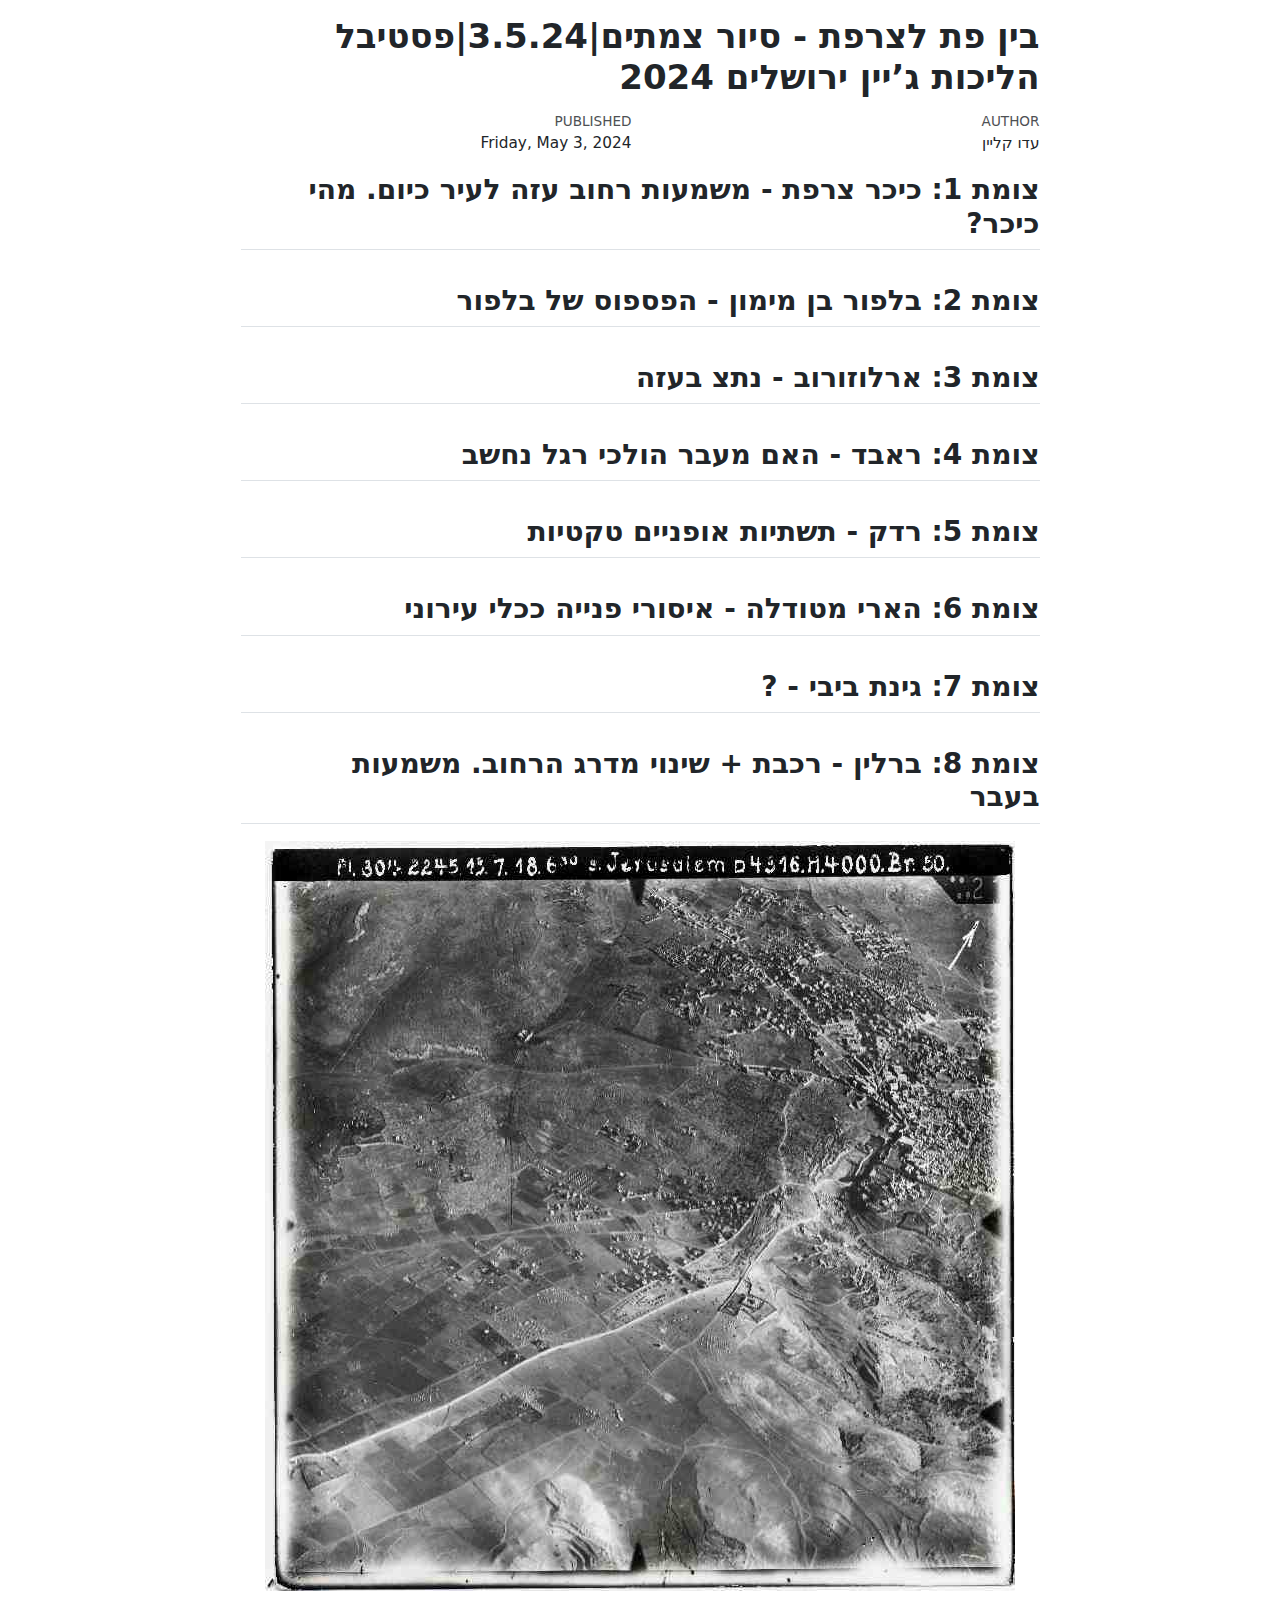
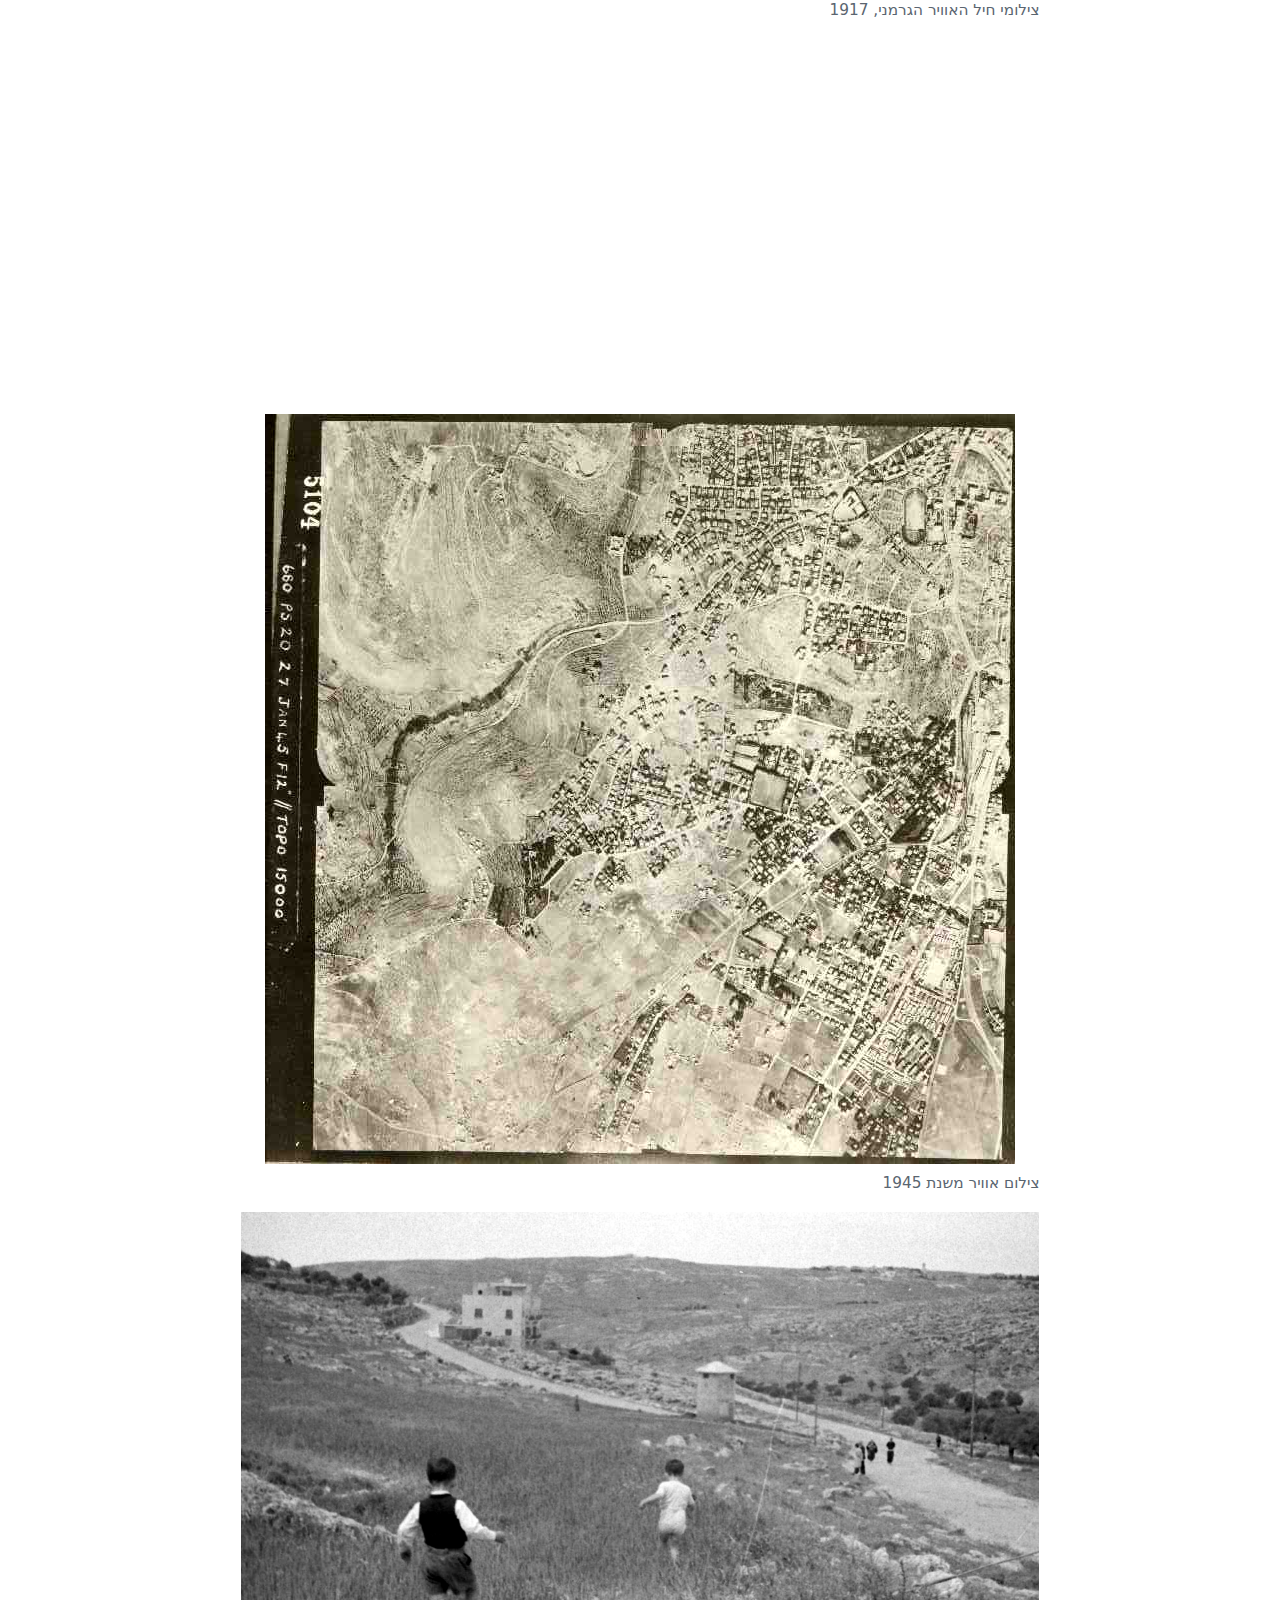
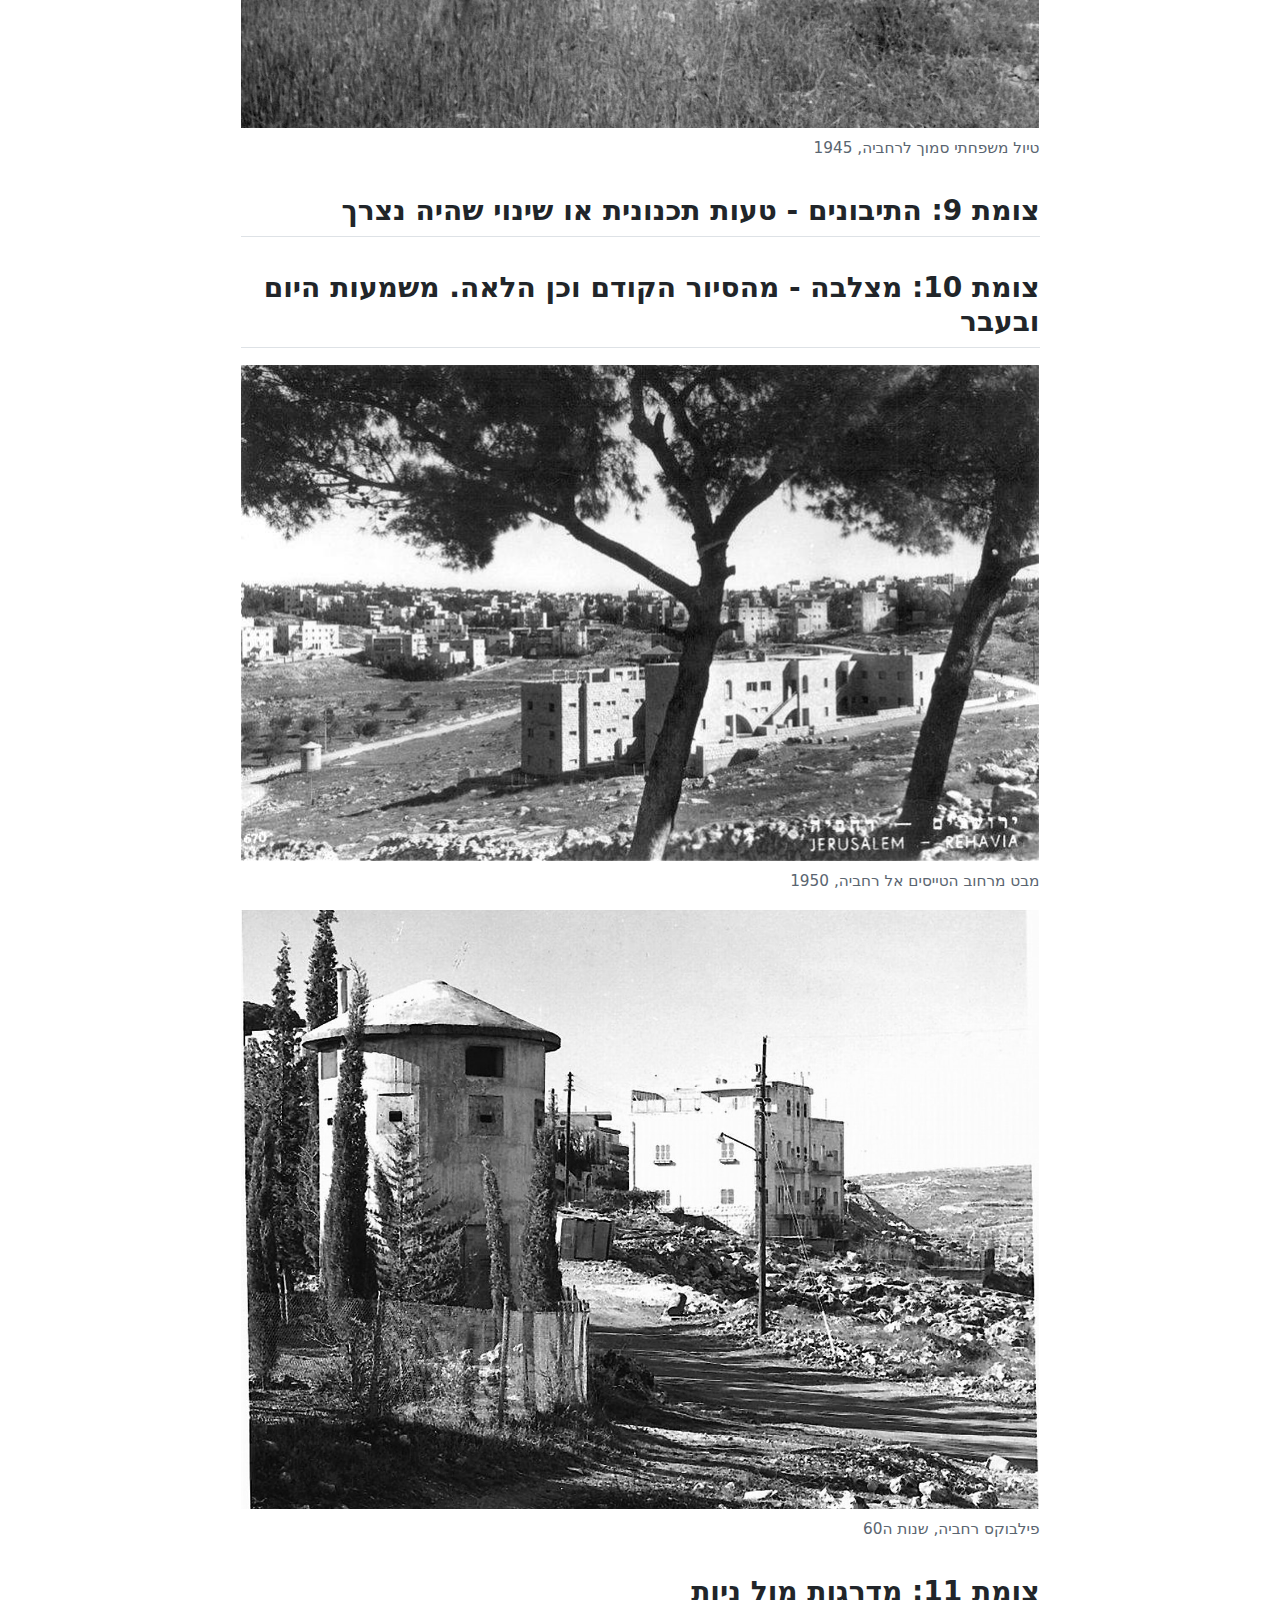
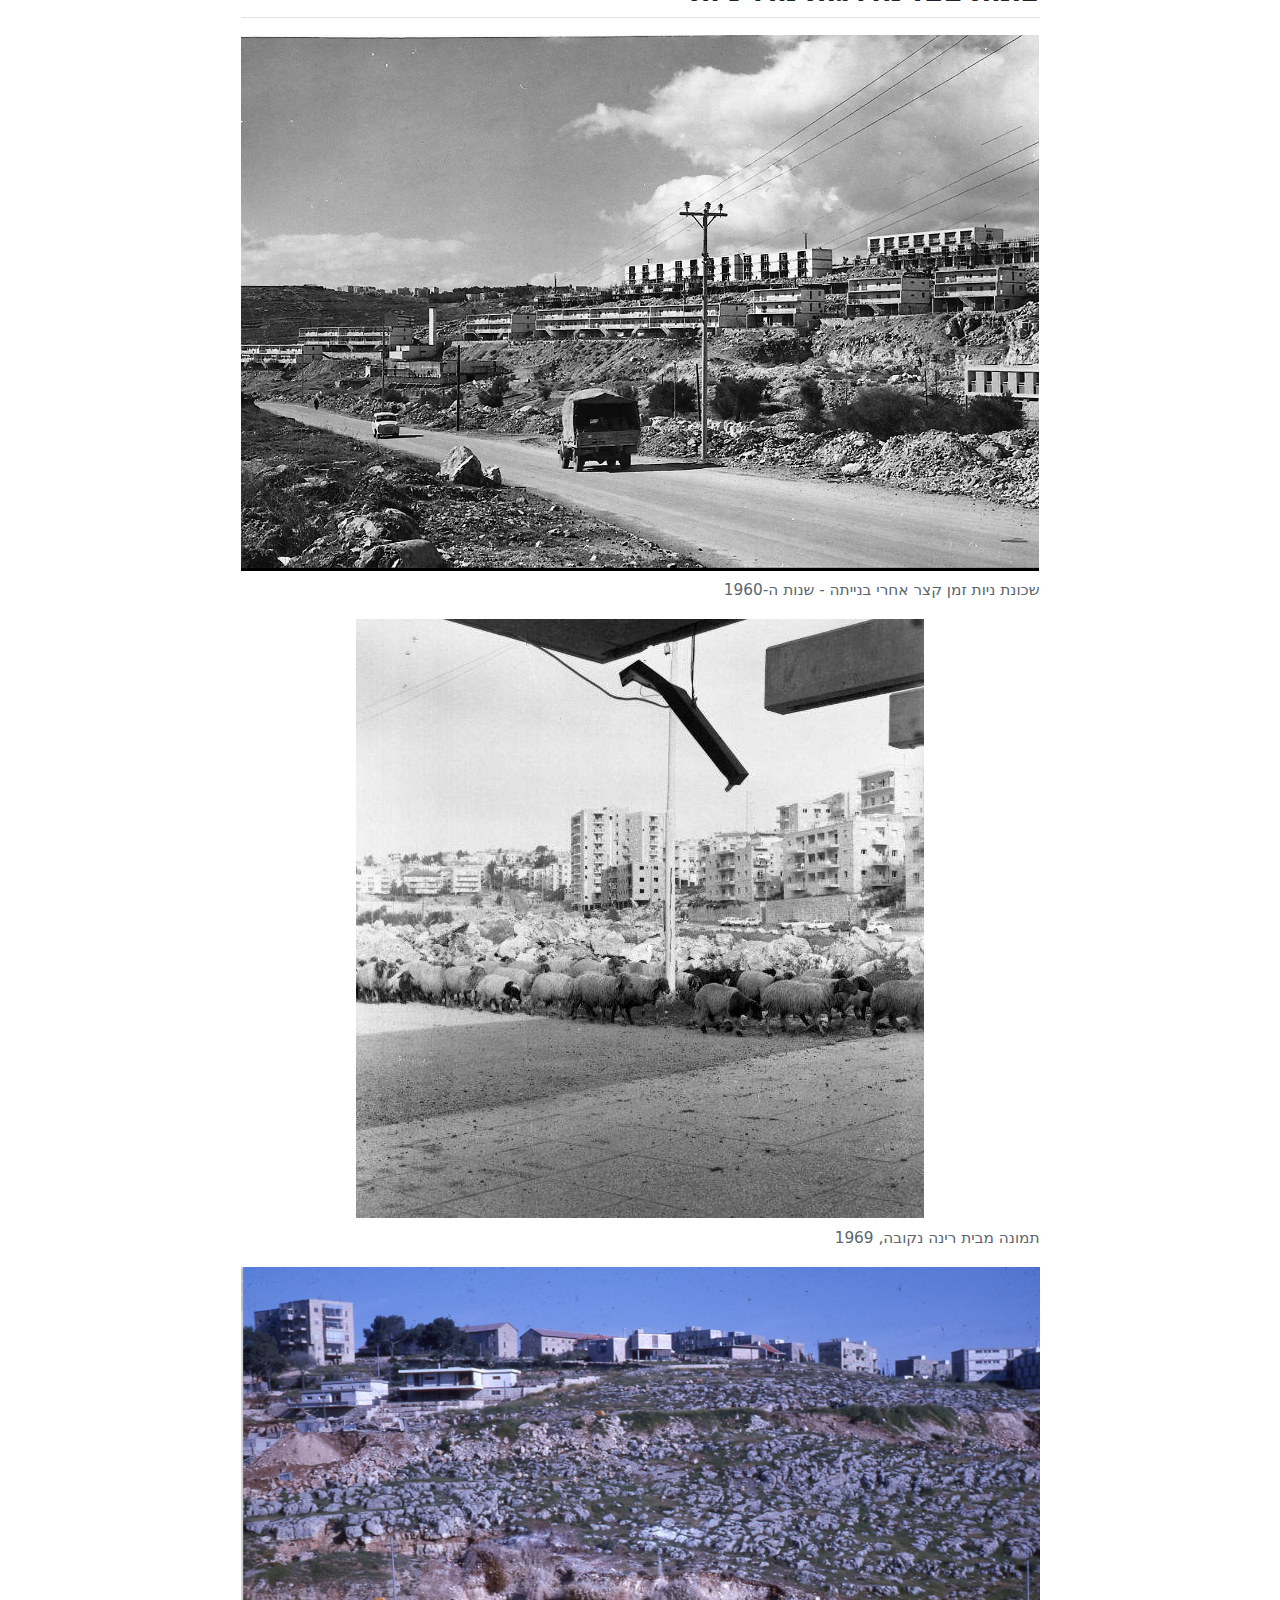
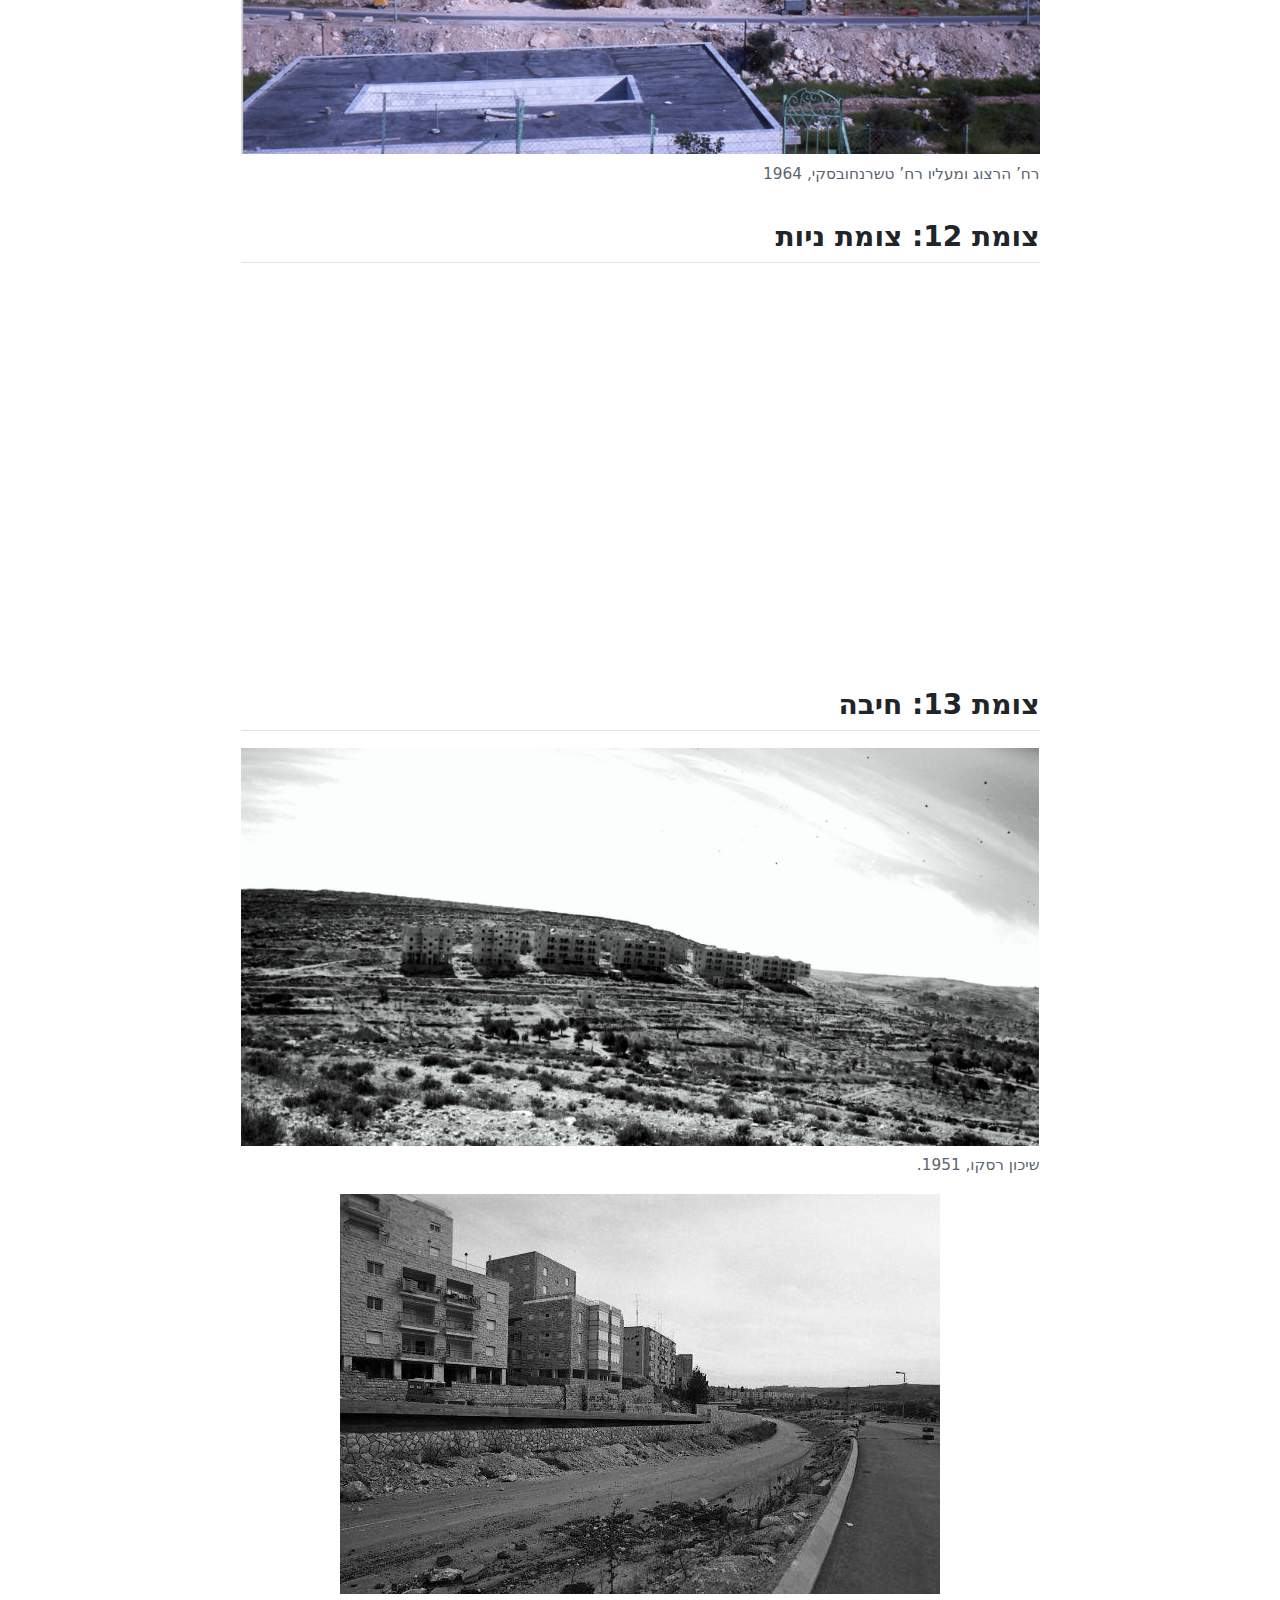
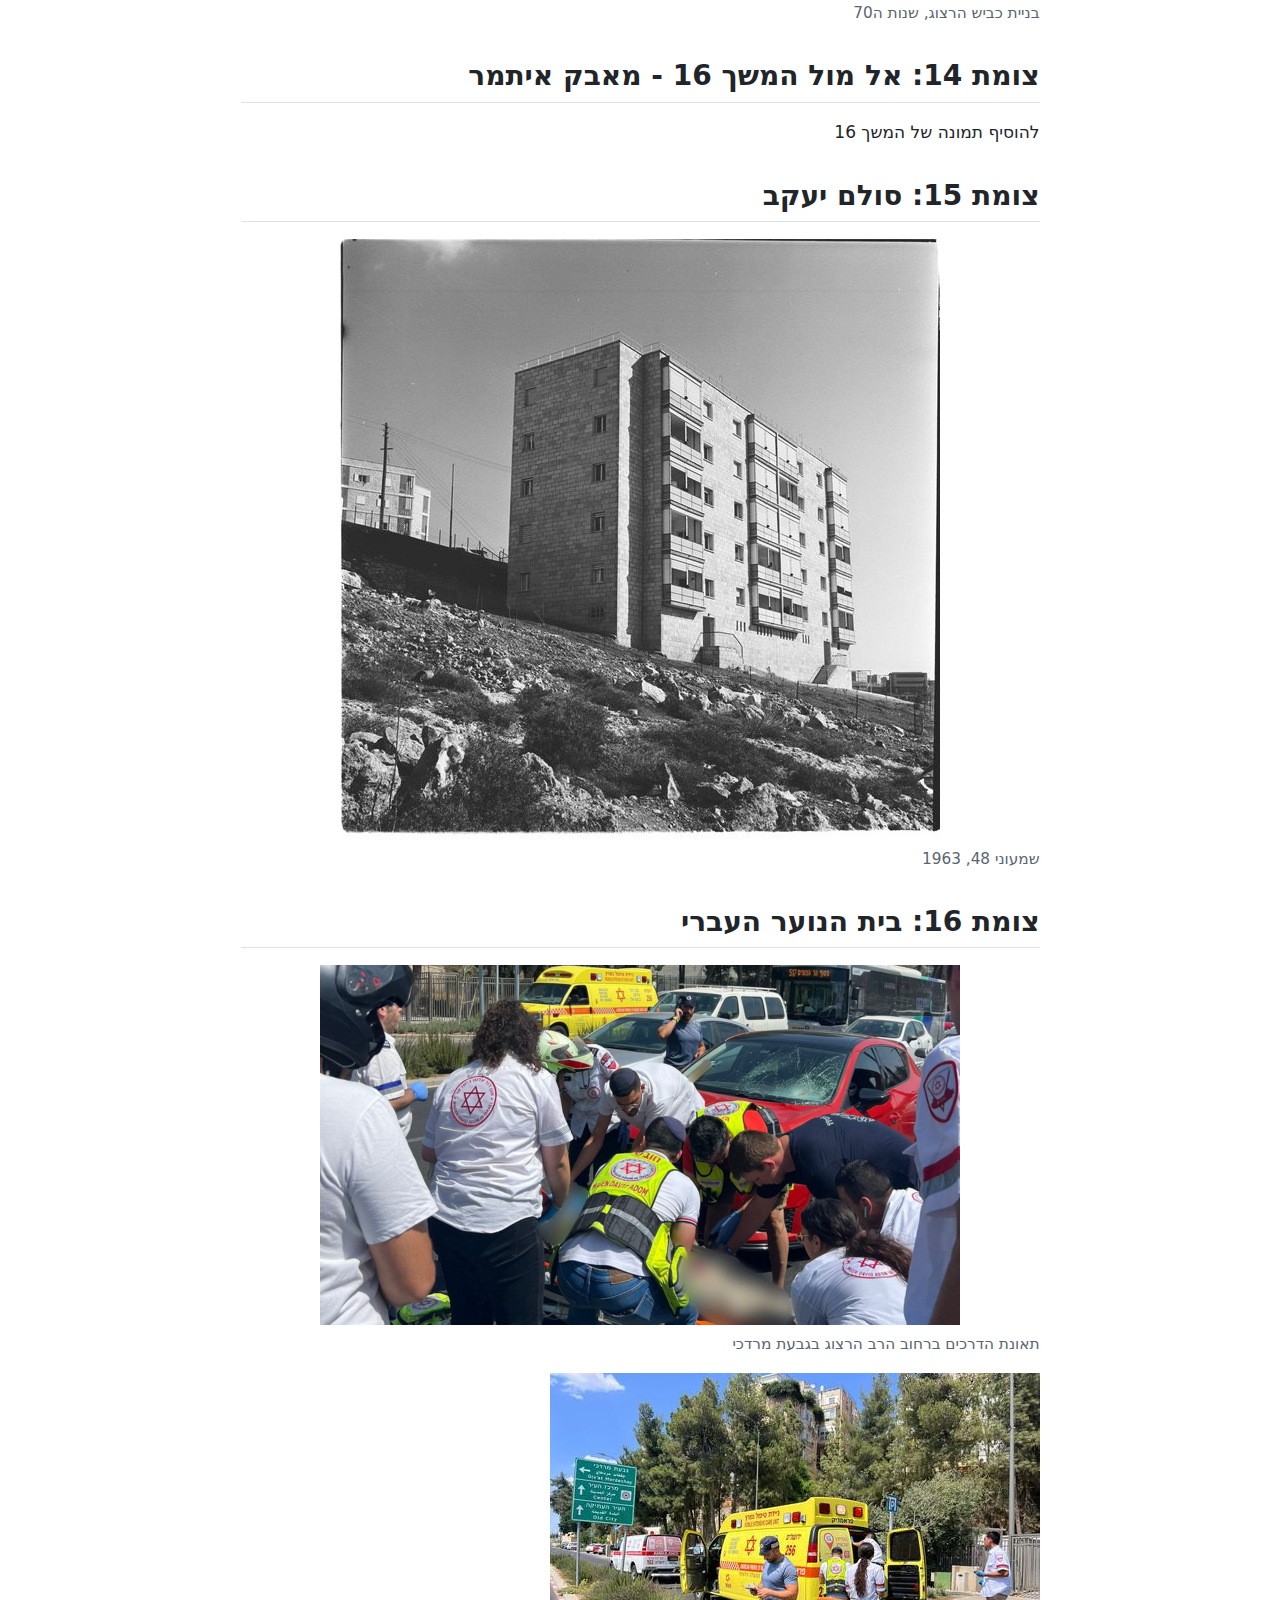
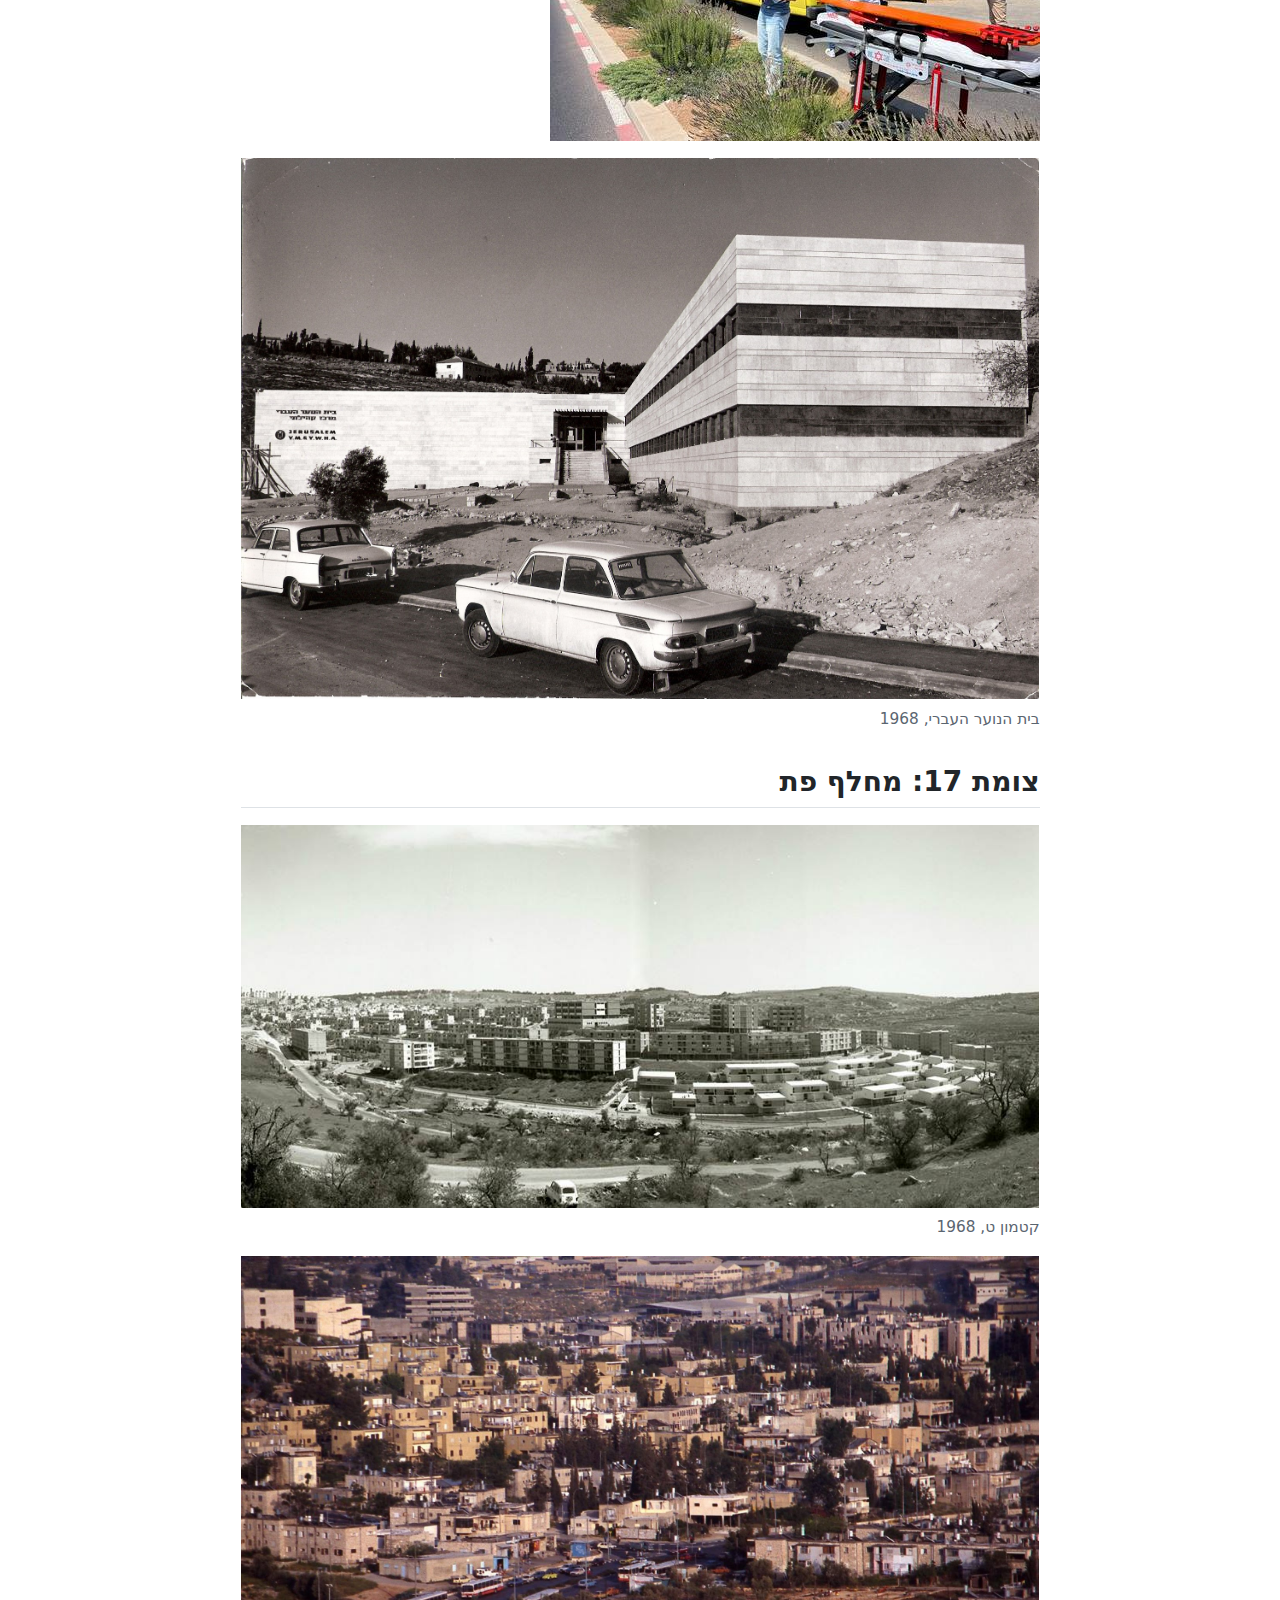
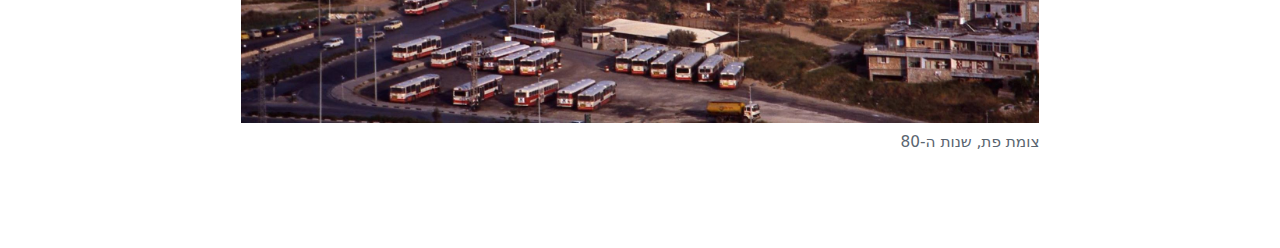
==== gaza_herzog.html @ e7068ca6 "gaza_herzog_init" ====
<!DOCTYPE html>
<html xmlns="http://www.w3.org/1999/xhtml" lang="en" xml:lang="en" dir="rtl"><head>

<meta charset="utf-8">
<meta name="generator" content="quarto-1.4.537">

<meta name="viewport" content="width=device-width, initial-scale=1.0, user-scalable=yes">

<meta name="author" content="עדו קליין">

<title>בין פת לצרפת - סיור צמתים|3.5.24|פסטיבל הליכות ג’יין ירושלים 2024</title>
<style>
code{white-space: pre-wrap;}
span.smallcaps{font-variant: small-caps;}
div.columns{display: flex; gap: min(4vw, 1.5em);}
div.column{flex: auto; overflow-x: auto;}
div.hanging-indent{margin-left: 1.5em; text-indent: -1.5em;}
ul.task-list{list-style: none;}
ul.task-list li input[type="checkbox"] {
  width: 0.8em;
  margin: 0 0.8em 0.2em -1em; /* quarto-specific, see https://github.com/quarto-dev/quarto-cli/issues/4556 */ 
  vertical-align: middle;
}
</style>


<script src="gaza_herzog_files/libs/clipboard/clipboard.min.js"></script>
<script src="gaza_herzog_files/libs/quarto-html/quarto.js"></script>
<script src="gaza_herzog_files/libs/quarto-html/popper.min.js"></script>
<script src="gaza_herzog_files/libs/quarto-html/tippy.umd.min.js"></script>
<script src="gaza_herzog_files/libs/quarto-html/anchor.min.js"></script>
<link href="gaza_herzog_files/libs/quarto-html/tippy.css" rel="stylesheet">
<link href="gaza_herzog_files/libs/quarto-html/quarto-syntax-highlighting.css" rel="stylesheet" id="quarto-text-highlighting-styles">
<script src="gaza_herzog_files/libs/bootstrap/bootstrap.min.js"></script>
<link href="gaza_herzog_files/libs/bootstrap/bootstrap-icons.css" rel="stylesheet">
<link href="gaza_herzog_files/libs/bootstrap/bootstrap.min.css" rel="stylesheet" id="quarto-bootstrap" data-mode="light">


<link rel="stylesheet" href="style.css">
</head>

<body class="fullcontent">

<div id="quarto-content" class="page-columns page-rows-contents page-layout-article">

<main class="content" id="quarto-document-content">

<header id="title-block-header" class="quarto-title-block default">
<div class="quarto-title">
<h1 class="title">בין פת לצרפת - סיור צמתים|3.5.24|פסטיבל הליכות ג’יין ירושלים 2024</h1>
</div>



<div class="quarto-title-meta">

    <div>
    <div class="quarto-title-meta-heading">Author</div>
    <div class="quarto-title-meta-contents">
             <p>עדו קליין </p>
          </div>
  </div>
    
    <div>
    <div class="quarto-title-meta-heading">Published</div>
    <div class="quarto-title-meta-contents">
      <p class="date">Friday, May 3, 2024</p>
    </div>
  </div>
  
    
  </div>
  


</header>


<section id="צומת-1-כיכר-צרפת---משמעות-רחוב-עזה-לעיר-כיום.-מהי-כיכר" class="level2">
<h2 class="anchored" data-anchor-id="צומת-1-כיכר-צרפת---משמעות-רחוב-עזה-לעיר-כיום.-מהי-כיכר">צומת 1: כיכר צרפת - משמעות רחוב עזה לעיר כיום. מהי כיכר?</h2>
</section>
<section id="צומת-2-בלפור-בן-מימון---הפספוס-של-בלפור" class="level2">
<h2 class="anchored" data-anchor-id="צומת-2-בלפור-בן-מימון---הפספוס-של-בלפור">צומת 2: בלפור בן מימון - הפספוס של בלפור</h2>
</section>
<section id="צומת-3-ארלוזורוב---נתצ-בעזה" class="level2">
<h2 class="anchored" data-anchor-id="צומת-3-ארלוזורוב---נתצ-בעזה">צומת 3: ארלוזורוב - נתצ בעזה</h2>
</section>
<section id="צומת-4-ראבד---האם-מעבר-הולכי-רגל-נחשב" class="level2">
<h2 class="anchored" data-anchor-id="צומת-4-ראבד---האם-מעבר-הולכי-רגל-נחשב">צומת 4: ראבד - האם מעבר הולכי רגל נחשב</h2>
</section>
<section id="צומת-5-רדק---תשתיות-אופניים-טקטיות" class="level2">
<h2 class="anchored" data-anchor-id="צומת-5-רדק---תשתיות-אופניים-טקטיות">צומת 5: רדק - תשתיות אופניים טקטיות</h2>
</section>
<section id="צומת-6-הארי-מטודלה---איסורי-פנייה-ככלי-עירוני" class="level2">
<h2 class="anchored" data-anchor-id="צומת-6-הארי-מטודלה---איסורי-פנייה-ככלי-עירוני">צומת 6: הארי מטודלה - איסורי פנייה ככלי עירוני</h2>
</section>
<section id="צומת-7-גינת-ביבי--" class="level2">
<h2 class="anchored" data-anchor-id="צומת-7-גינת-ביבי--">צומת 7: גינת ביבי - ?</h2>
</section>
<section id="צומת-8-ברלין---רכבת-שינוי-מדרג-הרחוב.-משמעות-בעבר" class="level2">
<h2 class="anchored" data-anchor-id="צומת-8-ברלין---רכבת-שינוי-מדרג-הרחוב.-משמעות-בעבר">צומת 8: ברלין - רכבת + שינוי מדרג הרחוב. משמעות בעבר</h2>
<div class="quarto-figure quarto-figure-center">
<figure class="figure">
<p><a href="https://ccg.huji.ac.il/aerialphotos/photos/Aerial_2/German_Fl_304/1734.jpg"><img src="images/1734.jpg" class="img-fluid figure-img" alt="צילומי חיל האוויר הגרמני, 1917"></a></p>
<figcaption>צילומי חיל האוויר הגרמני, 1917</figcaption>
</figure>
</div>
  <iframe id="ifrMap" frameborder="0" scrolling="no" marginheight="0" marginwidth="0" width="450px" height="350px" src="https://www.govmap.gov.il/map.html?bb=1&amp;zb=1&amp;in=1&amp;c=219972.15,630896.33&amp;z=2&amp;b=7"> </iframe>
<div class="rotate-img">
<div class="quarto-figure quarto-figure-center">
<figure class="figure">
<p><a href="https://ccg.huji.ac.il/aerialphotos/photos/Aerial_4/PS_Small/PS20/5104.jpg"><img src="images/5104.jpg" class="img-fluid figure-img" alt="צילום אוויר משנת 1945"></a></p>
<figcaption>צילום אוויר משנת 1945</figcaption>
</figure>
</div>
</div>
<div class="quarto-figure quarto-figure-center">
<figure class="figure">
<p><a href="https://www.facebook.com/alhamakom/photos/a.1490591467925728/1705481349770071/"><img src="images/14853163_1705481349770071_2005370311273415432_o.png" class="img-fluid figure-img" alt="נחום טים גידל"></a></p>
<figcaption>טיול משפחתי סמוך לרחביה, 1945</figcaption>
</figure>
</div>
</section>
<section id="צומת-9-התיבונים---טעות-תכנונית-או-שינוי-שהיה-נצרך" class="level2">
<h2 class="anchored" data-anchor-id="צומת-9-התיבונים---טעות-תכנונית-או-שינוי-שהיה-נצרך">צומת 9: התיבונים - טעות תכנונית או שינוי שהיה נצרך</h2>
</section>
<section id="צומת-10-מצלבה---מהסיור-הקודם-וכן-הלאה.-משמעות-היום-ובעבר" class="level2">
<h2 class="anchored" data-anchor-id="צומת-10-מצלבה---מהסיור-הקודם-וכן-הלאה.-משמעות-היום-ובעבר">צומת 10: מצלבה - מהסיור הקודם וכן הלאה. משמעות היום ובעבר</h2>
<div class="quarto-figure quarto-figure-center">
<figure class="figure">
<p><a href="https://www.facebook.com/photo/?fbid=1516320528686155&amp;set=a.1490591467925728"><img src="images/12193661_1516320528686155_5575245830323821643_n.jpg" class="img-fluid figure-img" alt="מבט מרחוב הטייסים אל רחביה, 1950"></a></p>
<figcaption>מבט מרחוב הטייסים אל רחביה, 1950</figcaption>
</figure>
</div>
<div class="quarto-figure quarto-figure-center">
<figure class="figure">
<p><a href="https://www.facebook.com/alhamakom/photos/a.1490591467925728/2590579664593564/"><img src="images/94978447_2590579671260230_4302080049604984832_n.jpg" class="img-fluid figure-img" alt="פילבוקס רחביה, שנות ה60"></a></p>
<figcaption>פילבוקס רחביה, שנות ה60</figcaption>
</figure>
</div>
</section>
<section id="צומת-11-מדרגות-מול-ניות" class="level2">
<h2 class="anchored" data-anchor-id="צומת-11-מדרגות-מול-ניות">צומת 11: מדרגות מול ניות</h2>
<div class="quarto-figure quarto-figure-center">
<figure class="figure">
<p><a href="https://www.facebook.com/alhamakom/posts/pfbid02ApchsUVFyjbThw9mQbf15XrwM8yBykNNQHFMKgHTpvQB23i1BPhCKQa1QP3ddSV5l"><img src="images/94883730_2590781214573409_4891612363075092480_n.jpg" class="img-fluid figure-img" alt="שכונת ניות זמן קצר אחרי בנייתה - שנות ה-1960"></a></p>
<figcaption>שכונת ניות זמן קצר אחרי בנייתה - שנות ה-1960</figcaption>
</figure>
</div>
<div class="quarto-figure quarto-figure-center">
<figure class="figure">
<p><a href="https://www.facebook.com/alhamakom/posts/pfbid07y491TD614EYBtkwNQFbpxvcXCwqTfMjAMeyWEEWeBVxx237XpktqDrtcaD1X5mol"><img src="images/12111917_1513067315678143_313932795066804902_n.jpg" class="img-fluid figure-img" alt="צבי אורון"></a></p>
<figcaption>תמונה מבית רינה נקובה, 1969</figcaption>
</figure>
</div>
<div class="quarto-figure quarto-figure-center">
<figure class="figure">
<p><a href="https://www.facebook.com/alhamakom/photos/a.1490591467925728/3032931253691734/"><img src="images/249864208_3032931250358401_7390807374540006101_n.jpg" class="img-fluid figure-img" alt="משה (מרלן) לוין אוסף מיתר"></a></p>
<figcaption>רח’ הרצוג ומעליו רח’ טשרנחובסקי, 1964</figcaption>
</figure>
</div>
</section>
<section id="צומת-12-צומת-ניות" class="level2">
<h2 class="anchored" data-anchor-id="צומת-12-צומת-ניות">צומת 12: צומת ניות</h2>
  <iframe id="ifrMap" frameborder="0" scrolling="no" marginheight="0" marginwidth="0" width="450px" height="350px" src="https://www.govmap.gov.il/map.html?bb=1&amp;zb=1&amp;in=1&amp;c=219448.85,630491.38&amp;z=3&amp;b=7"> </iframe>
</section>
<section id="צומת-13-חיבה" class="level2">
<h2 class="anchored" data-anchor-id="צומת-13-חיבה">צומת 13: חיבה</h2>
<div class="quarto-figure quarto-figure-center">
<figure class="figure">
<p><a href="https://www.facebook.com/alhamakom/photos/a.1490591467925728/1498916303759911/"><img src="images/12027218_1498916303759911_2622112065715137875_o.jpg" class="img-fluid figure-img" alt="שיכון רסקו, 1951."></a></p>
<figcaption>שיכון רסקו, 1951.</figcaption>
</figure>
</div>
<div class="quarto-figure quarto-figure-center">
<figure class="figure">
<p><a href="https://www.facebook.com/photo/?fbid=1511726389145569&amp;set=pcb.1511745175810357"><img src="images/12119192_1511726389145569_218496302379485098_n.jpg" class="img-fluid figure-img" alt="בניית כביש הרצוג, שנות ה70"></a></p>
<figcaption>בניית כביש הרצוג, שנות ה70</figcaption>
</figure>
</div>
</section>
<section id="צומת-14-אל-מול-המשך-16---מאבק-איתמר" class="level2">
<h2 class="anchored" data-anchor-id="צומת-14-אל-מול-המשך-16---מאבק-איתמר">צומת 14: אל מול המשך 16 - מאבק איתמר</h2>
<p>להוסיף תמונה של המשך 16</p>
</section>
<section id="צומת-15-סולם-יעקב" class="level2">
<h2 class="anchored" data-anchor-id="צומת-15-סולם-יעקב">צומת 15: סולם יעקב</h2>
<div class="quarto-figure quarto-figure-center">
<figure class="figure">
<p><a href="https://www.facebook.com/alhamakom/photos/a.1490591467925728/1674004619584411/"><img src="images/14330102_1674004619584411_4802734487961036624_n.jpg" class="img-fluid figure-img" alt="שמעוני 48, 1963"></a></p>
<figcaption>שמעוני 48, 1963</figcaption>
</figure>
</div>
</section>
<section id="צומת-16-בית-הנוער-העברי" class="level2">
<h2 class="anchored" data-anchor-id="צומת-16-בית-הנוער-העברי">צומת 16: בית הנוער העברי</h2>
<div class="quarto-figure quarto-figure-center">
<figure class="figure">
<p><a href="https://jerusalem.mynet.co.il/local_news/article/b1hws4pqn"><img src="images/Bku0i4T5h_0_0_640_360_0_large.png" class="img-fluid figure-img" alt="(צילום: תיעוד מבצעי מד&quot;א)"></a></p>
<figcaption>תאונת הדרכים ברחוב הרב הרצוג בגבעת מרדכי</figcaption>
</figure>
</div>
<p><img src="images/HJhe3VTcn_0_0_2048_1536_0_large.jpg" class="img-fluid"></p>
<div class="quarto-figure quarto-figure-center">
<figure class="figure">
<p><a href="https://www.facebook.com/alhamakom/photos/a.1490591467925728/1754052514912954/"><img src="images/16251933_1754052514912954_3850712775828282121_o.jpg" class="img-fluid figure-img" alt="אוסף אלכסנדר פרידמן (האדריכל)"></a></p>
<figcaption>בית הנוער העברי, 1968</figcaption>
</figure>
</div>
</section>
<section id="צומת-17-מחלף-פת" class="level2">
<h2 class="anchored" data-anchor-id="צומת-17-מחלף-פת">צומת&nbsp;17:&nbsp;מחלף&nbsp;פת</h2>
<div class="quarto-figure quarto-figure-center">
<figure class="figure">
<p><a href="https://www.facebook.com/alhamakom/photos/a.1490591467925728/1492257441092464/"><img src="images/11904749_1492257441092464_7451189464270408324_n.jpg" class="img-fluid figure-img" alt="קטמון ט, 1968"></a></p>
<figcaption>קטמון ט, 1968</figcaption>
</figure>
</div>
<div class="quarto-figure quarto-figure-center">
<figure class="figure">
<p><a href="https://www.facebook.com/photo/?fbid=1540688922915982&amp;set=pcb.1540694082915466"><img src="images/886214_1540688922915982_1861906541522812876_o.jpg" class="img-fluid figure-img" alt="דוד חריס"></a></p>
<figcaption>צומת פת, שנות ה-80</figcaption>
</figure>
</div>
</section>

</main>
<!-- /main column -->
<script id="quarto-html-after-body" type="application/javascript">
window.document.addEventListener("DOMContentLoaded", function (event) {
  const toggleBodyColorMode = (bsSheetEl) => {
    const mode = bsSheetEl.getAttribute("data-mode");
    const bodyEl = window.document.querySelector("body");
    if (mode === "dark") {
      bodyEl.classList.add("quarto-dark");
      bodyEl.classList.remove("quarto-light");
    } else {
      bodyEl.classList.add("quarto-light");
      bodyEl.classList.remove("quarto-dark");
    }
  }
  const toggleBodyColorPrimary = () => {
    const bsSheetEl = window.document.querySelector("link#quarto-bootstrap");
    if (bsSheetEl) {
      toggleBodyColorMode(bsSheetEl);
    }
  }
  toggleBodyColorPrimary();  
  const icon = "";
  const anchorJS = new window.AnchorJS();
  anchorJS.options = {
    placement: 'right',
    icon: icon
  };
  anchorJS.add('.anchored');
  const isCodeAnnotation = (el) => {
    for (const clz of el.classList) {
      if (clz.startsWith('code-annotation-')) {                     
        return true;
      }
    }
    return false;
  }
  const clipboard = new window.ClipboardJS('.code-copy-button', {
    text: function(trigger) {
      const codeEl = trigger.previousElementSibling.cloneNode(true);
      for (const childEl of codeEl.children) {
        if (isCodeAnnotation(childEl)) {
          childEl.remove();
        }
      }
      return codeEl.innerText;
    }
  });
  clipboard.on('success', function(e) {
    // button target
    const button = e.trigger;
    // don't keep focus
    button.blur();
    // flash "checked"
    button.classList.add('code-copy-button-checked');
    var currentTitle = button.getAttribute("title");
    button.setAttribute("title", "Copied!");
    let tooltip;
    if (window.bootstrap) {
      button.setAttribute("data-bs-toggle", "tooltip");
      button.setAttribute("data-bs-placement", "left");
      button.setAttribute("data-bs-title", "Copied!");
      tooltip = new bootstrap.Tooltip(button, 
        { trigger: "manual", 
          customClass: "code-copy-button-tooltip",
          offset: [0, -8]});
      tooltip.show();    
    }
    setTimeout(function() {
      if (tooltip) {
        tooltip.hide();
        button.removeAttribute("data-bs-title");
        button.removeAttribute("data-bs-toggle");
        button.removeAttribute("data-bs-placement");
      }
      button.setAttribute("title", currentTitle);
      button.classList.remove('code-copy-button-checked');
    }, 1000);
    // clear code selection
    e.clearSelection();
  });
  function tippyHover(el, contentFn, onTriggerFn, onUntriggerFn) {
    const config = {
      allowHTML: true,
      maxWidth: 500,
      delay: 100,
      arrow: false,
      appendTo: function(el) {
          return el.parentElement;
      },
      interactive: true,
      interactiveBorder: 10,
      theme: 'quarto',
      placement: 'bottom-start',
    };
    if (contentFn) {
      config.content = contentFn;
    }
    if (onTriggerFn) {
      config.onTrigger = onTriggerFn;
    }
    if (onUntriggerFn) {
      config.onUntrigger = onUntriggerFn;
    }
    window.tippy(el, config); 
  }
  const noterefs = window.document.querySelectorAll('a[role="doc-noteref"]');
  for (var i=0; i<noterefs.length; i++) {
    const ref = noterefs[i];
    tippyHover(ref, function() {
      // use id or data attribute instead here
      let href = ref.getAttribute('data-footnote-href') || ref.getAttribute('href');
      try { href = new URL(href).hash; } catch {}
      const id = href.replace(/^#\/?/, "");
      const note = window.document.getElementById(id);
      return note.innerHTML;
    });
  }
  const xrefs = window.document.querySelectorAll('a.quarto-xref');
  const processXRef = (id, note) => {
    // Strip column container classes
    const stripColumnClz = (el) => {
      el.classList.remove("page-full", "page-columns");
      if (el.children) {
        for (const child of el.children) {
          stripColumnClz(child);
        }
      }
    }
    stripColumnClz(note)
    if (id === null || id.startsWith('sec-')) {
      // Special case sections, only their first couple elements
      const container = document.createElement("div");
      if (note.children && note.children.length > 2) {
        container.appendChild(note.children[0].cloneNode(true));
        for (let i = 1; i < note.children.length; i++) {
          const child = note.children[i];
          if (child.tagName === "P" && child.innerText === "") {
            continue;
          } else {
            container.appendChild(child.cloneNode(true));
            break;
          }
        }
        if (window.Quarto?.typesetMath) {
          window.Quarto.typesetMath(container);
        }
        return container.innerHTML
      } else {
        if (window.Quarto?.typesetMath) {
          window.Quarto.typesetMath(note);
        }
        return note.innerHTML;
      }
    } else {
      // Remove any anchor links if they are present
      const anchorLink = note.querySelector('a.anchorjs-link');
      if (anchorLink) {
        anchorLink.remove();
      }
      if (window.Quarto?.typesetMath) {
        window.Quarto.typesetMath(note);
      }
      return note.innerHTML;
    }
  }
  for (var i=0; i<xrefs.length; i++) {
    const xref = xrefs[i];
    tippyHover(xref, undefined, function(instance) {
      instance.disable();
      let url = xref.getAttribute('href');
      let hash = undefined; 
      if (url.startsWith('#')) {
        hash = url;
      } else {
        try { hash = new URL(url).hash; } catch {}
      }
      if (hash) {
        const id = hash.replace(/^#\/?/, "");
        const note = window.document.getElementById(id);
        if (note !== null) {
          try {
            const html = processXRef(id, note.cloneNode(true));
            instance.setContent(html);
          } finally {
            instance.enable();
            instance.show();
          }
        } else {
          // See if we can fetch this
          fetch(url.split('#')[0])
          .then(res => res.text())
          .then(html => {
            const parser = new DOMParser();
            const htmlDoc = parser.parseFromString(html, "text/html");
            const note = htmlDoc.getElementById(id);
            if (note !== null) {
              const html = processXRef(id, note);
              instance.setContent(html);
            } 
          }).finally(() => {
            instance.enable();
            instance.show();
          });
        }
      } else {
        // See if we can fetch a full url (with no hash to target)
        // This is a special case and we should probably do some content thinning / targeting
        fetch(url)
        .then(res => res.text())
        .then(html => {
          const parser = new DOMParser();
          const htmlDoc = parser.parseFromString(html, "text/html");
          const note = htmlDoc.querySelector('main.content');
          if (note !== null) {
            // This should only happen for chapter cross references
            // (since there is no id in the URL)
            // remove the first header
            if (note.children.length > 0 && note.children[0].tagName === "HEADER") {
              note.children[0].remove();
            }
            const html = processXRef(null, note);
            instance.setContent(html);
          } 
        }).finally(() => {
          instance.enable();
          instance.show();
        });
      }
    }, function(instance) {
    });
  }
      let selectedAnnoteEl;
      const selectorForAnnotation = ( cell, annotation) => {
        let cellAttr = 'data-code-cell="' + cell + '"';
        let lineAttr = 'data-code-annotation="' +  annotation + '"';
        const selector = 'span[' + cellAttr + '][' + lineAttr + ']';
        return selector;
      }
      const selectCodeLines = (annoteEl) => {
        const doc = window.document;
        const targetCell = annoteEl.getAttribute("data-target-cell");
        const targetAnnotation = annoteEl.getAttribute("data-target-annotation");
        const annoteSpan = window.document.querySelector(selectorForAnnotation(targetCell, targetAnnotation));
        const lines = annoteSpan.getAttribute("data-code-lines").split(",");
        const lineIds = lines.map((line) => {
          return targetCell + "-" + line;
        })
        let top = null;
        let height = null;
        let parent = null;
        if (lineIds.length > 0) {
            //compute the position of the single el (top and bottom and make a div)
            const el = window.document.getElementById(lineIds[0]);
            top = el.offsetTop;
            height = el.offsetHeight;
            parent = el.parentElement.parentElement;
          if (lineIds.length > 1) {
            const lastEl = window.document.getElementById(lineIds[lineIds.length - 1]);
            const bottom = lastEl.offsetTop + lastEl.offsetHeight;
            height = bottom - top;
          }
          if (top !== null && height !== null && parent !== null) {
            // cook up a div (if necessary) and position it 
            let div = window.document.getElementById("code-annotation-line-highlight");
            if (div === null) {
              div = window.document.createElement("div");
              div.setAttribute("id", "code-annotation-line-highlight");
              div.style.position = 'absolute';
              parent.appendChild(div);
            }
            div.style.top = top - 2 + "px";
            div.style.height = height + 4 + "px";
            div.style.left = 0;
            let gutterDiv = window.document.getElementById("code-annotation-line-highlight-gutter");
            if (gutterDiv === null) {
              gutterDiv = window.document.createElement("div");
              gutterDiv.setAttribute("id", "code-annotation-line-highlight-gutter");
              gutterDiv.style.position = 'absolute';
              const codeCell = window.document.getElementById(targetCell);
              const gutter = codeCell.querySelector('.code-annotation-gutter');
              gutter.appendChild(gutterDiv);
            }
            gutterDiv.style.top = top - 2 + "px";
            gutterDiv.style.height = height + 4 + "px";
          }
          selectedAnnoteEl = annoteEl;
        }
      };
      const unselectCodeLines = () => {
        const elementsIds = ["code-annotation-line-highlight", "code-annotation-line-highlight-gutter"];
        elementsIds.forEach((elId) => {
          const div = window.document.getElementById(elId);
          if (div) {
            div.remove();
          }
        });
        selectedAnnoteEl = undefined;
      };
        // Handle positioning of the toggle
    window.addEventListener(
      "resize",
      throttle(() => {
        elRect = undefined;
        if (selectedAnnoteEl) {
          selectCodeLines(selectedAnnoteEl);
        }
      }, 10)
    );
    function throttle(fn, ms) {
    let throttle = false;
    let timer;
      return (...args) => {
        if(!throttle) { // first call gets through
            fn.apply(this, args);
            throttle = true;
        } else { // all the others get throttled
            if(timer) clearTimeout(timer); // cancel #2
            timer = setTimeout(() => {
              fn.apply(this, args);
              timer = throttle = false;
            }, ms);
        }
      };
    }
      // Attach click handler to the DT
      const annoteDls = window.document.querySelectorAll('dt[data-target-cell]');
      for (const annoteDlNode of annoteDls) {
        annoteDlNode.addEventListener('click', (event) => {
          const clickedEl = event.target;
          if (clickedEl !== selectedAnnoteEl) {
            unselectCodeLines();
            const activeEl = window.document.querySelector('dt[data-target-cell].code-annotation-active');
            if (activeEl) {
              activeEl.classList.remove('code-annotation-active');
            }
            selectCodeLines(clickedEl);
            clickedEl.classList.add('code-annotation-active');
          } else {
            // Unselect the line
            unselectCodeLines();
            clickedEl.classList.remove('code-annotation-active');
          }
        });
      }
  const findCites = (el) => {
    const parentEl = el.parentElement;
    if (parentEl) {
      const cites = parentEl.dataset.cites;
      if (cites) {
        return {
          el,
          cites: cites.split(' ')
        };
      } else {
        return findCites(el.parentElement)
      }
    } else {
      return undefined;
    }
  };
  var bibliorefs = window.document.querySelectorAll('a[role="doc-biblioref"]');
  for (var i=0; i<bibliorefs.length; i++) {
    const ref = bibliorefs[i];
    const citeInfo = findCites(ref);
    if (citeInfo) {
      tippyHover(citeInfo.el, function() {
        var popup = window.document.createElement('div');
        citeInfo.cites.forEach(function(cite) {
          var citeDiv = window.document.createElement('div');
          citeDiv.classList.add('hanging-indent');
          citeDiv.classList.add('csl-entry');
          var biblioDiv = window.document.getElementById('ref-' + cite);
          if (biblioDiv) {
            citeDiv.innerHTML = biblioDiv.innerHTML;
          }
          popup.appendChild(citeDiv);
        });
        return popup.innerHTML;
      });
    }
  }
});
</script>
</div> <!-- /content -->




</body></html>
---- gaza_herzog_files/libs/quarto-html/tippy.css ----
.tippy-box[data-animation=fade][data-state=hidden]{opacity:0}[data-tippy-root]{max-width:calc(100vw - 10px)}.tippy-box{position:relative;background-color:#333;color:#fff;border-radius:4px;font-size:14px;line-height:1.4;white-space:normal;outline:0;transition-property:transform,visibility,opacity}.tippy-box[data-placement^=top]>.tippy-arrow{bottom:0}.tippy-box[data-placement^=top]>.tippy-arrow:before{bottom:-7px;left:0;border-width:8px 8px 0;border-top-color:initial;transform-origin:center top}.tippy-box[data-placement^=bottom]>.tippy-arrow{top:0}.tippy-box[data-placement^=bottom]>.tippy-arrow:before{top:-7px;left:0;border-width:0 8px 8px;border-bottom-color:initial;transform-origin:center bottom}.tippy-box[data-placement^=left]>.tippy-arrow{right:0}.tippy-box[data-placement^=left]>.tippy-arrow:before{border-width:8px 0 8px 8px;border-left-color:initial;right:-7px;transform-origin:center left}.tippy-box[data-placement^=right]>.tippy-arrow{left:0}.tippy-box[data-placement^=right]>.tippy-arrow:before{left:-7px;border-width:8px 8px 8px 0;border-right-color:initial;transform-origin:center right}.tippy-box[data-inertia][data-state=visible]{transition-timing-function:cubic-bezier(.54,1.5,.38,1.11)}.tippy-arrow{width:16px;height:16px;color:#333}.tippy-arrow:before{content:"";position:absolute;border-color:transparent;border-style:solid}.tippy-content{position:relative;padding:5px 9px;z-index:1}
---- gaza_herzog_files/libs/quarto-html/quarto-syntax-highlighting.css ----
/* quarto syntax highlight colors */
:root {
  --quarto-hl-ot-color: #003B4F;
  --quarto-hl-at-color: #657422;
  --quarto-hl-ss-color: #20794D;
  --quarto-hl-an-color: #5E5E5E;
  --quarto-hl-fu-color: #4758AB;
  --quarto-hl-st-color: #20794D;
  --quarto-hl-cf-color: #003B4F;
  --quarto-hl-op-color: #5E5E5E;
  --quarto-hl-er-color: #AD0000;
  --quarto-hl-bn-color: #AD0000;
  --quarto-hl-al-color: #AD0000;
  --quarto-hl-va-color: #111111;
  --quarto-hl-bu-color: inherit;
  --quarto-hl-ex-color: inherit;
  --quarto-hl-pp-color: #AD0000;
  --quarto-hl-in-color: #5E5E5E;
  --quarto-hl-vs-color: #20794D;
  --quarto-hl-wa-color: #5E5E5E;
  --quarto-hl-do-color: #5E5E5E;
  --quarto-hl-im-color: #00769E;
  --quarto-hl-ch-color: #20794D;
  --quarto-hl-dt-color: #AD0000;
  --quarto-hl-fl-color: #AD0000;
  --quarto-hl-co-color: #5E5E5E;
  --quarto-hl-cv-color: #5E5E5E;
  --quarto-hl-cn-color: #8f5902;
  --quarto-hl-sc-color: #5E5E5E;
  --quarto-hl-dv-color: #AD0000;
  --quarto-hl-kw-color: #003B4F;
}

/* other quarto variables */
:root {
  --quarto-font-monospace: SFMono-Regular, Menlo, Monaco, Consolas, "Liberation Mono", "Courier New", monospace;
}

pre > code.sourceCode > span {
  color: #003B4F;
}

code span {
  color: #003B4F;
}

code.sourceCode > span {
  color: #003B4F;
}

div.sourceCode,
div.sourceCode pre.sourceCode {
  color: #003B4F;
}

code span.ot {
  color: #003B4F;
  font-style: inherit;
}

code span.at {
  color: #657422;
  font-style: inherit;
}

code span.ss {
  color: #20794D;
  font-style: inherit;
}

code span.an {
  color: #5E5E5E;
  font-style: inherit;
}

code span.fu {
  color: #4758AB;
  font-style: inherit;
}

code span.st {
  color: #20794D;
  font-style: inherit;
}

code span.cf {
  color: #003B4F;
  font-style: inherit;
}

code span.op {
  color: #5E5E5E;
  font-style: inherit;
}

code span.er {
  color: #AD0000;
  font-style: inherit;
}

code span.bn {
  color: #AD0000;
  font-style: inherit;
}

code span.al {
  color: #AD0000;
  font-style: inherit;
}

code span.va {
  color: #111111;
  font-style: inherit;
}

code span.bu {
  font-style: inherit;
}

code span.ex {
  font-style: inherit;
}

code span.pp {
  color: #AD0000;
  font-style: inherit;
}

code span.in {
  color: #5E5E5E;
  font-style: inherit;
}

code span.vs {
  color: #20794D;
  font-style: inherit;
}

code span.wa {
  color: #5E5E5E;
  font-style: italic;
}

code span.do {
  color: #5E5E5E;
  font-style: italic;
}

code span.im {
  color: #00769E;
  font-style: inherit;
}

code span.ch {
  color: #20794D;
  font-style: inherit;
}

code span.dt {
  color: #AD0000;
  font-style: inherit;
}

code span.fl {
  color: #AD0000;
  font-style: inherit;
}

code span.co {
  color: #5E5E5E;
  font-style: inherit;
}

code span.cv {
  color: #5E5E5E;
  font-style: italic;
}

code span.cn {
  color: #8f5902;
  font-style: inherit;
}

code span.sc {
  color: #5E5E5E;
  font-style: inherit;
}

code span.dv {
  color: #AD0000;
  font-style: inherit;
}

code span.kw {
  color: #003B4F;
  font-style: inherit;
}

.prevent-inlining {
  content: "</";
}

/*# sourceMappingURL=debc5d5d77c3f9108843748ff7464032.css.map */
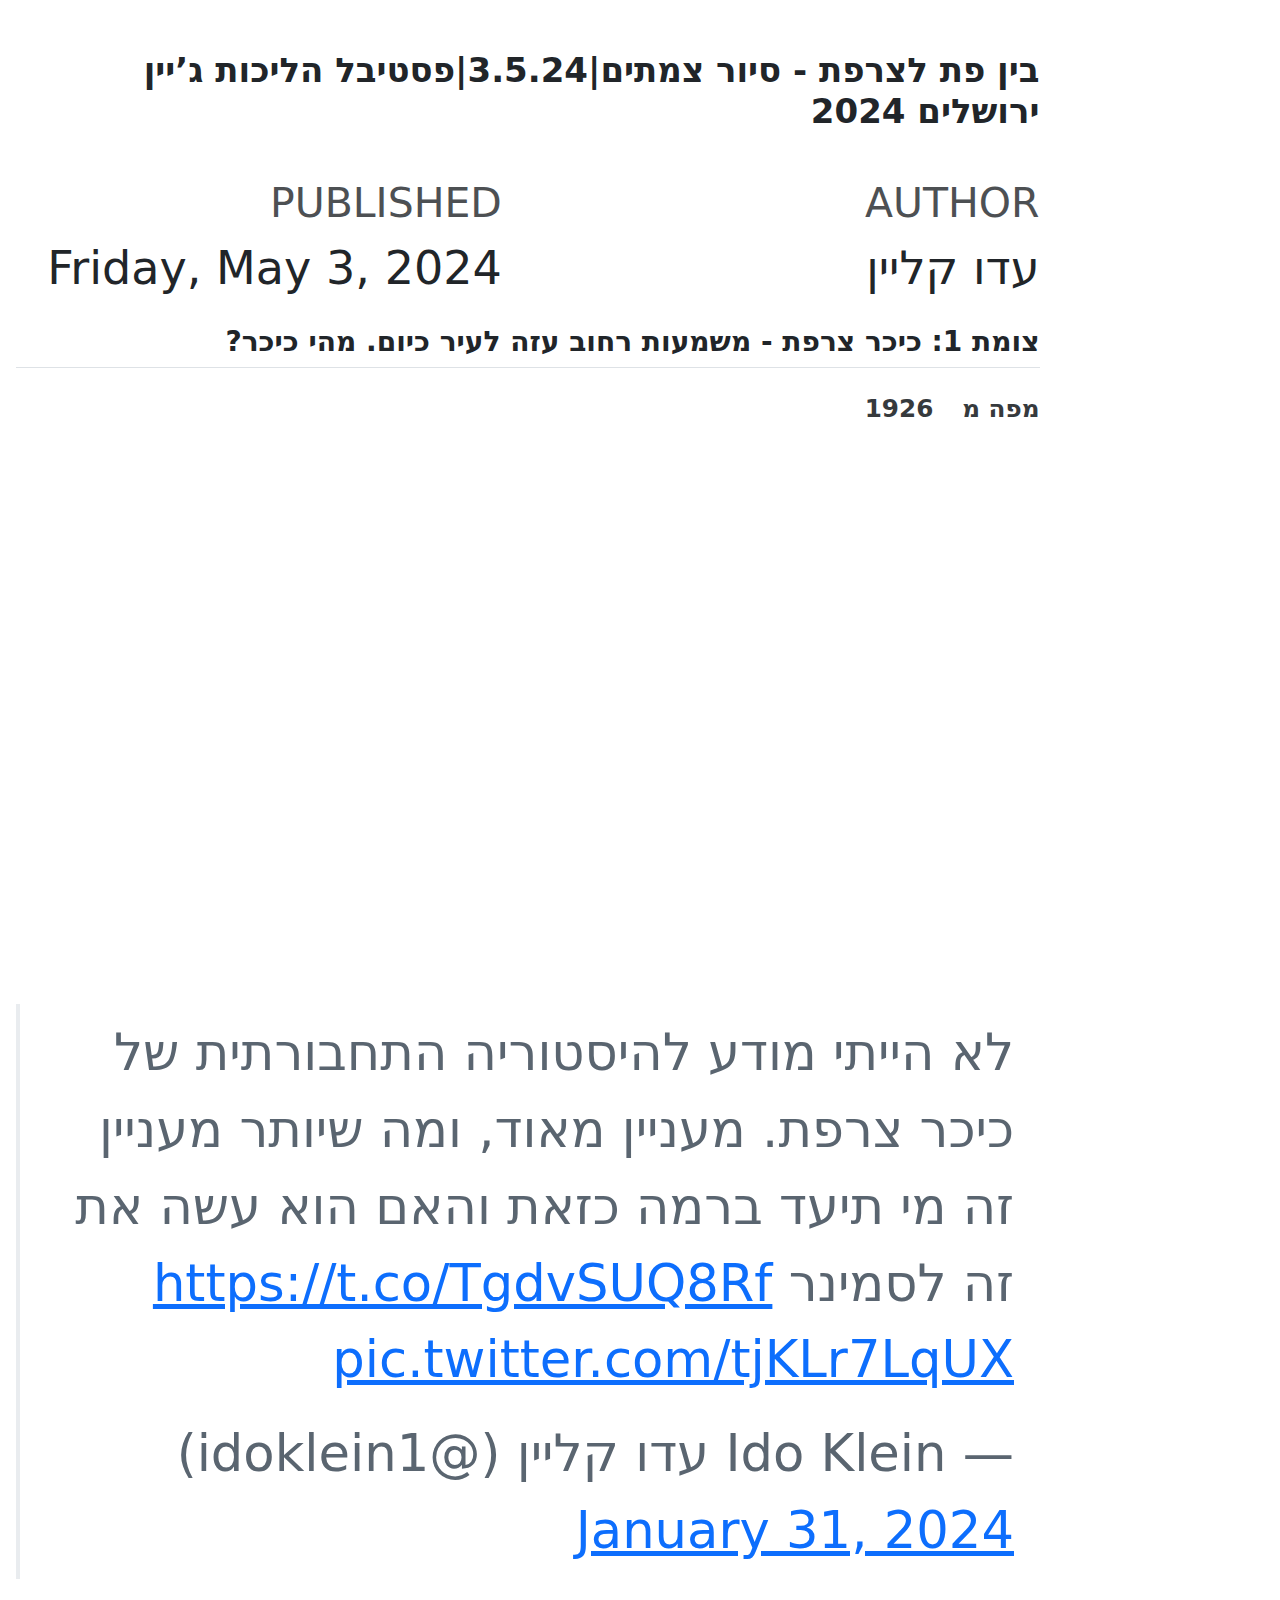
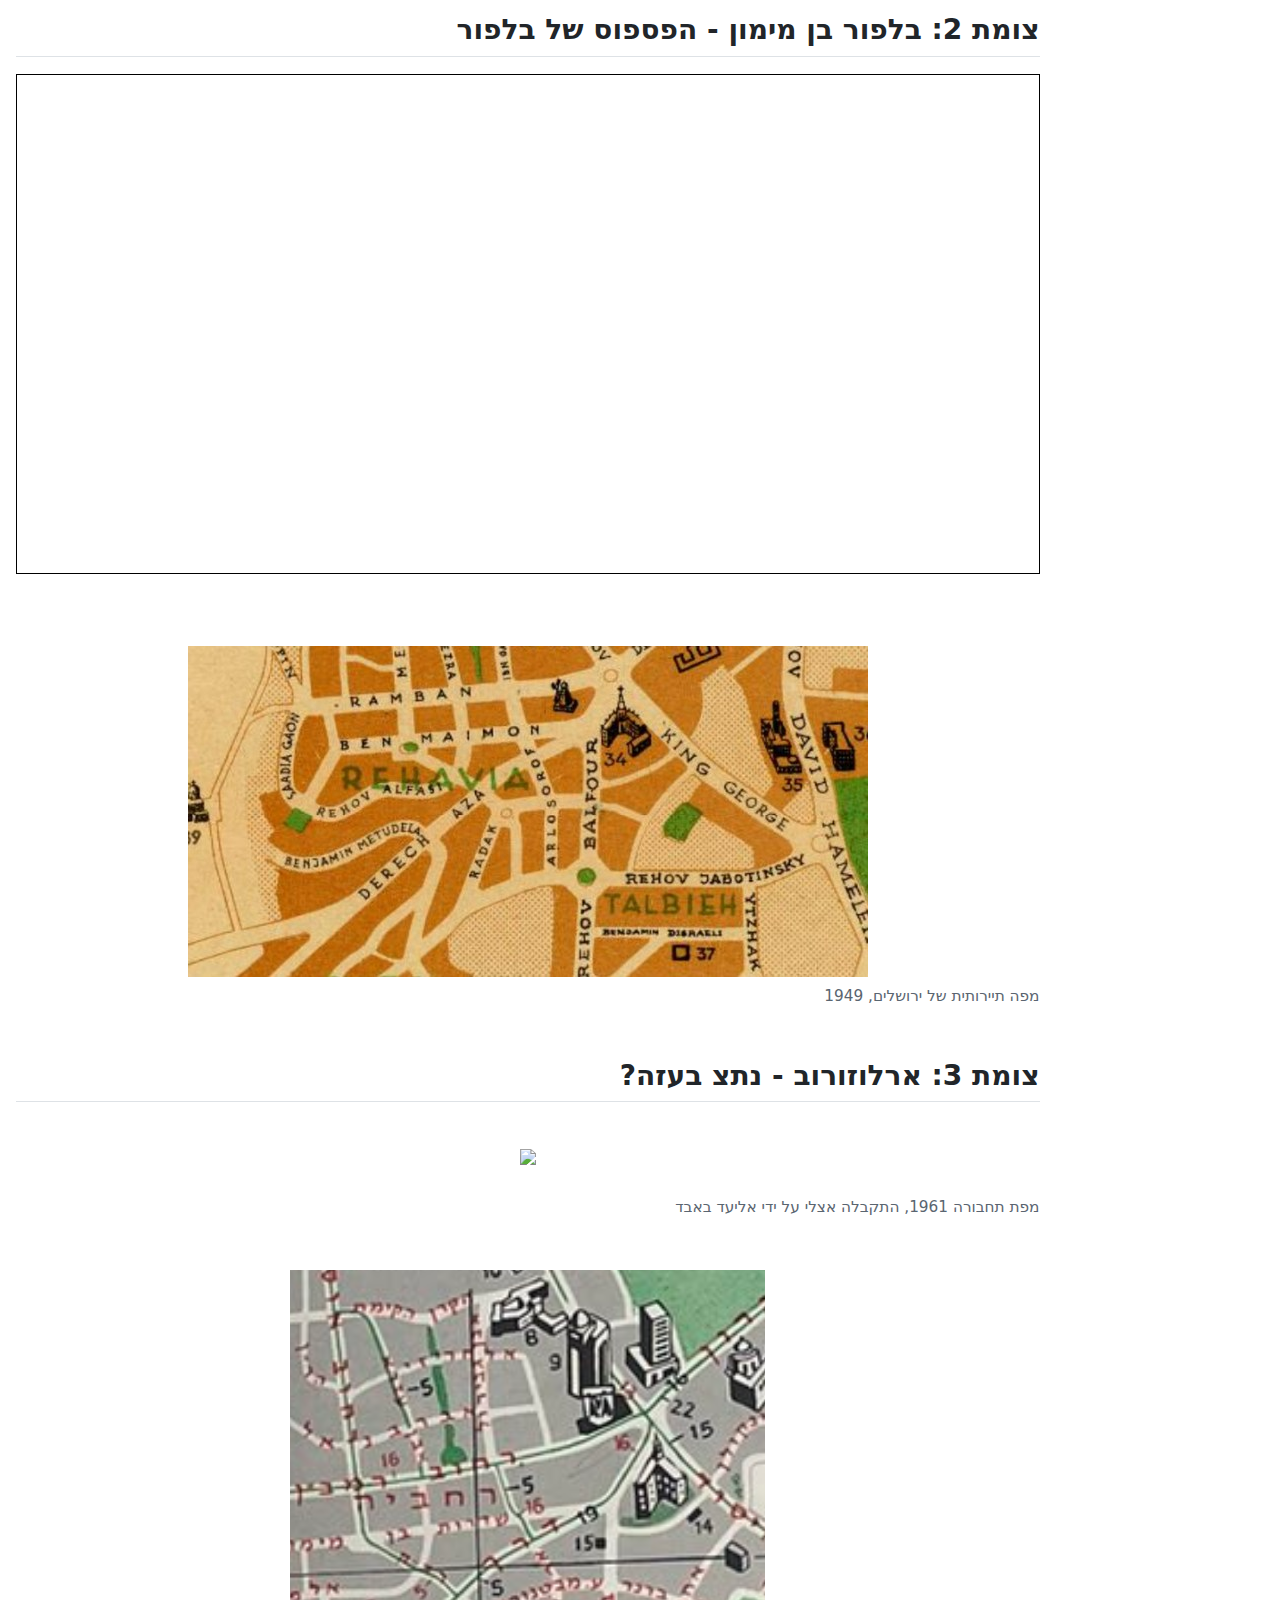
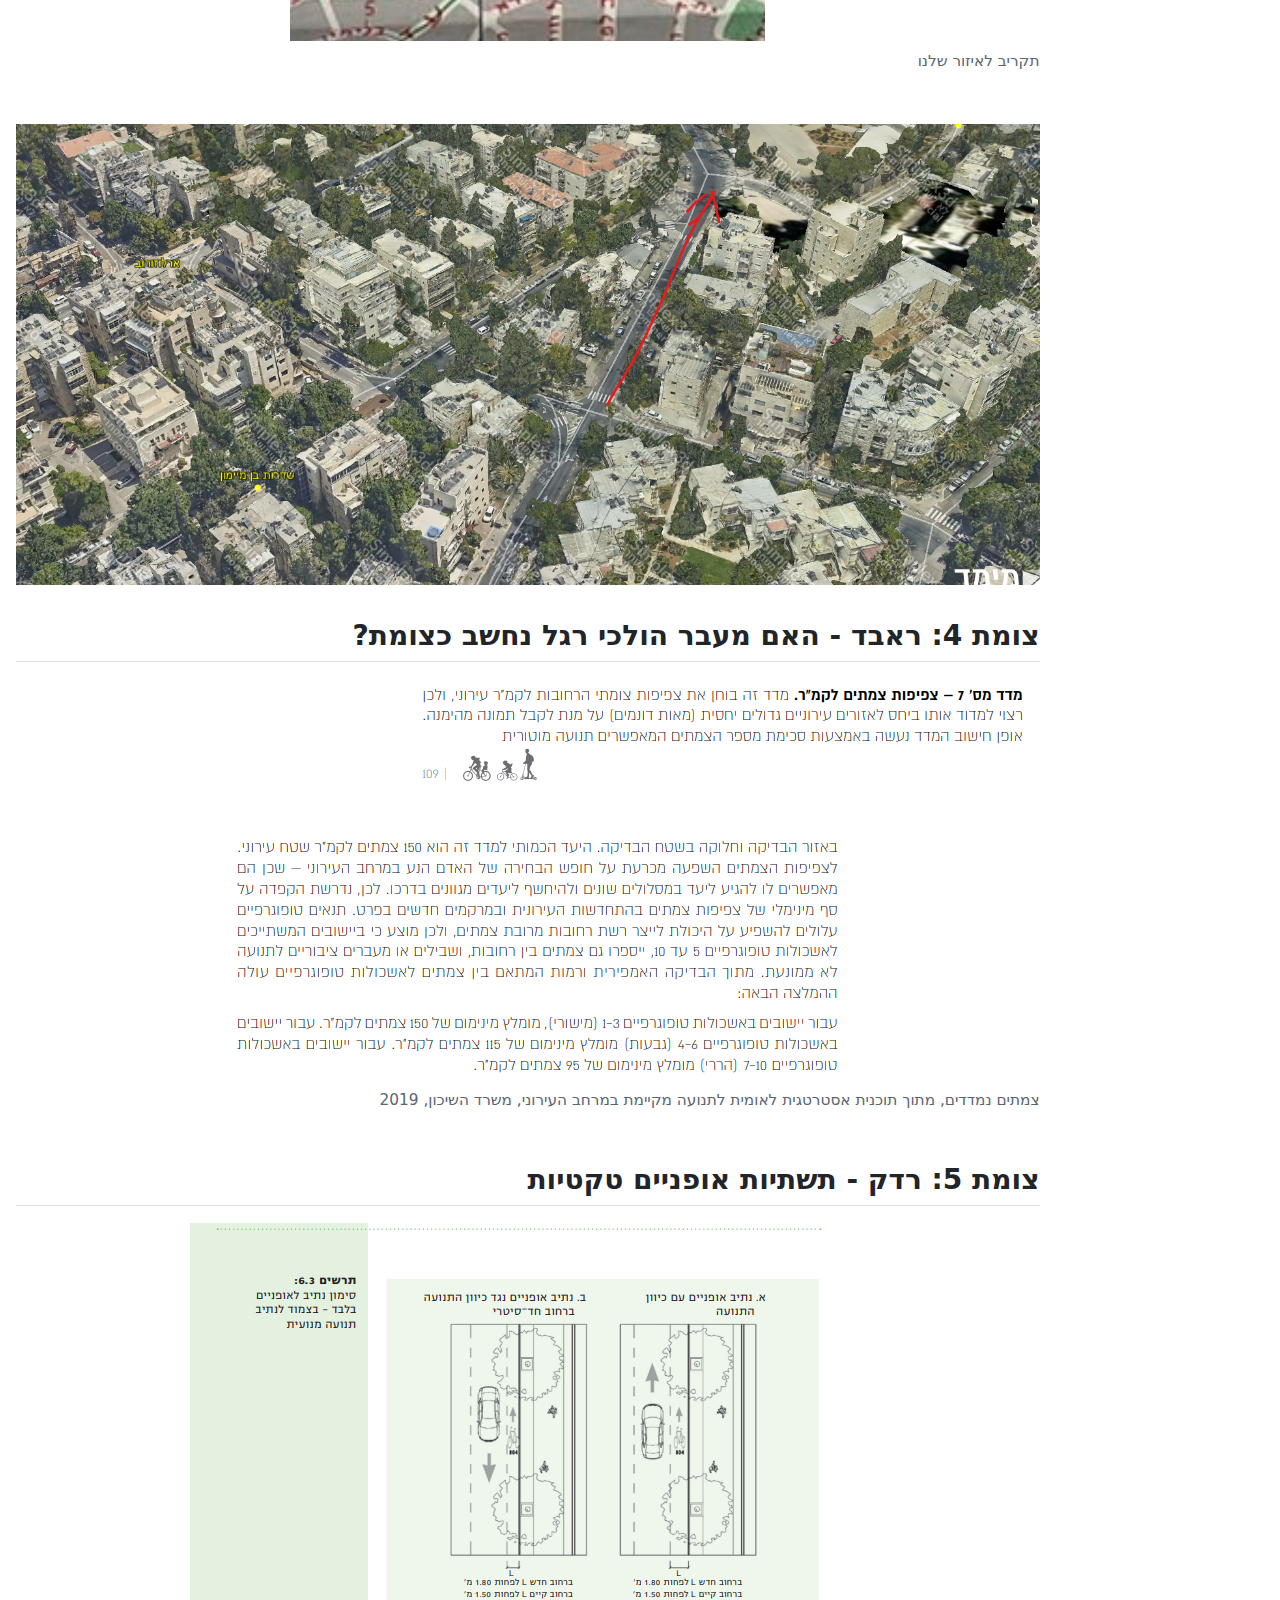
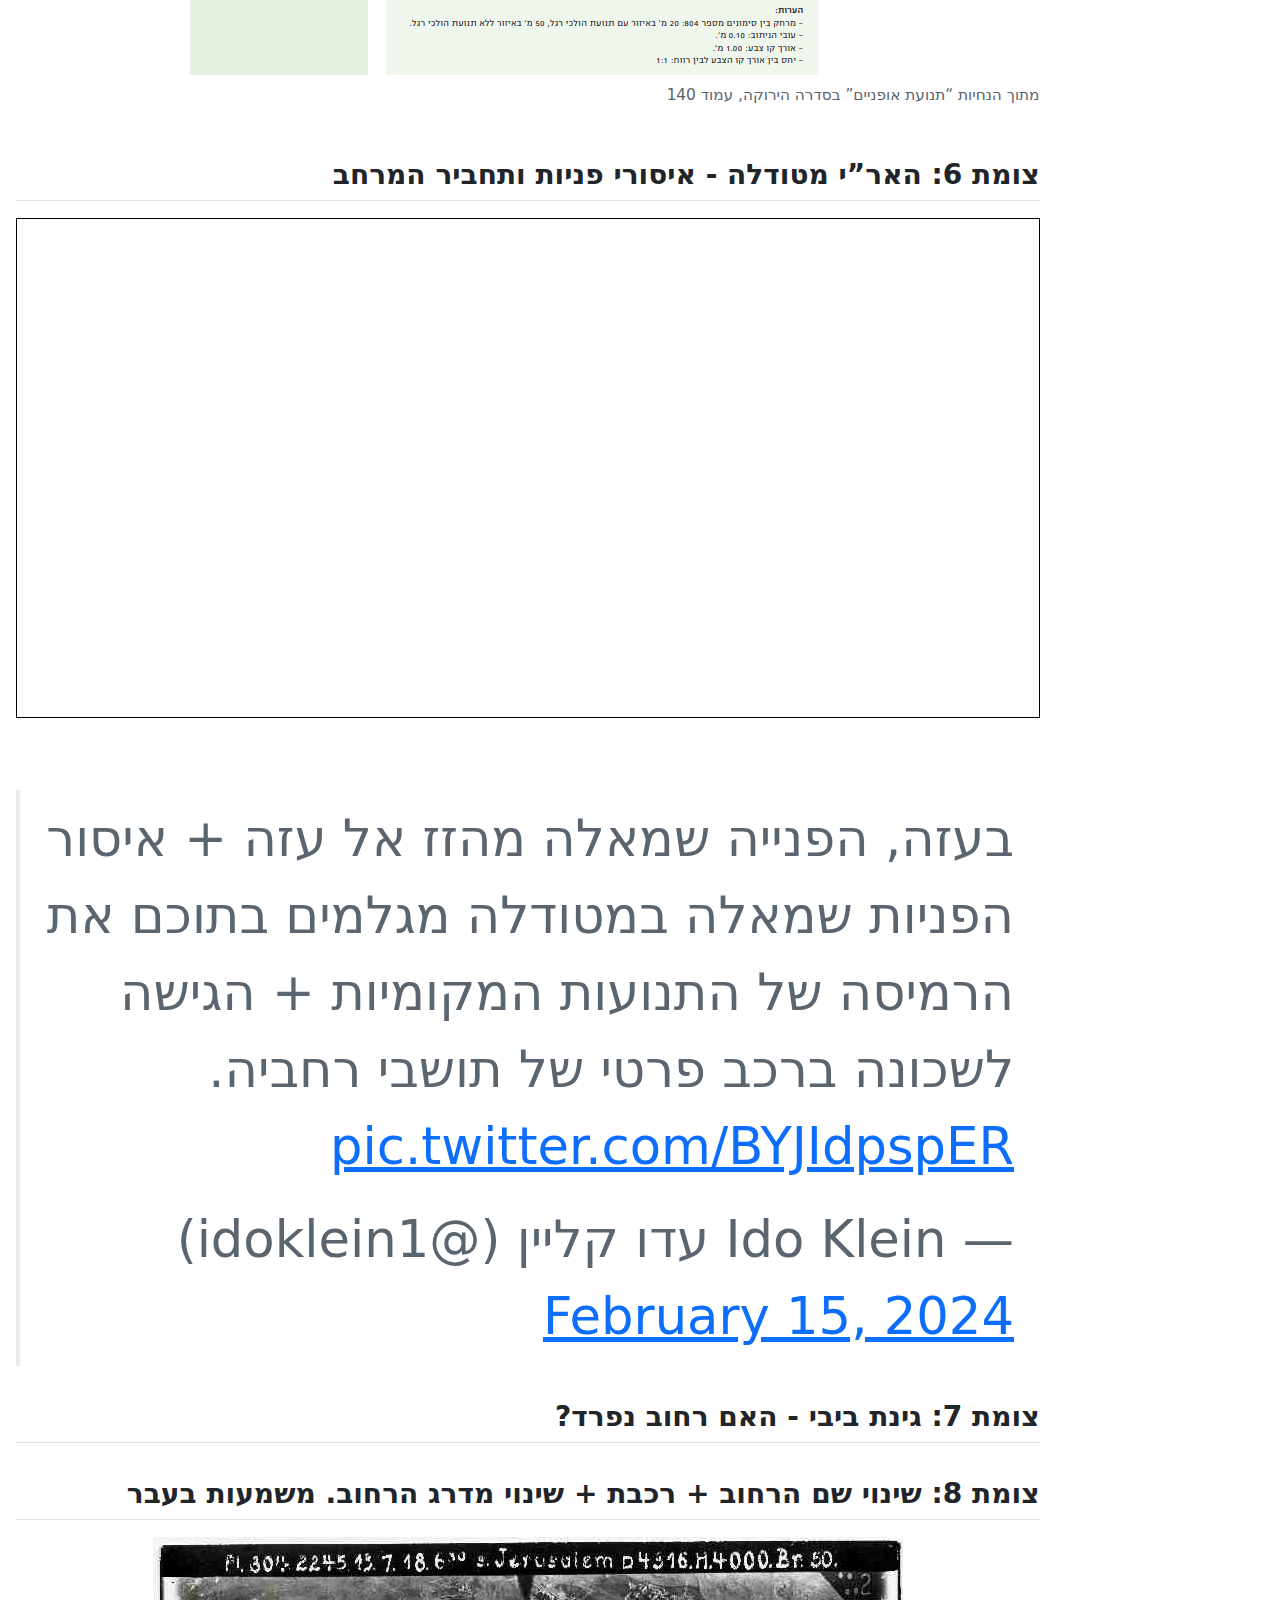
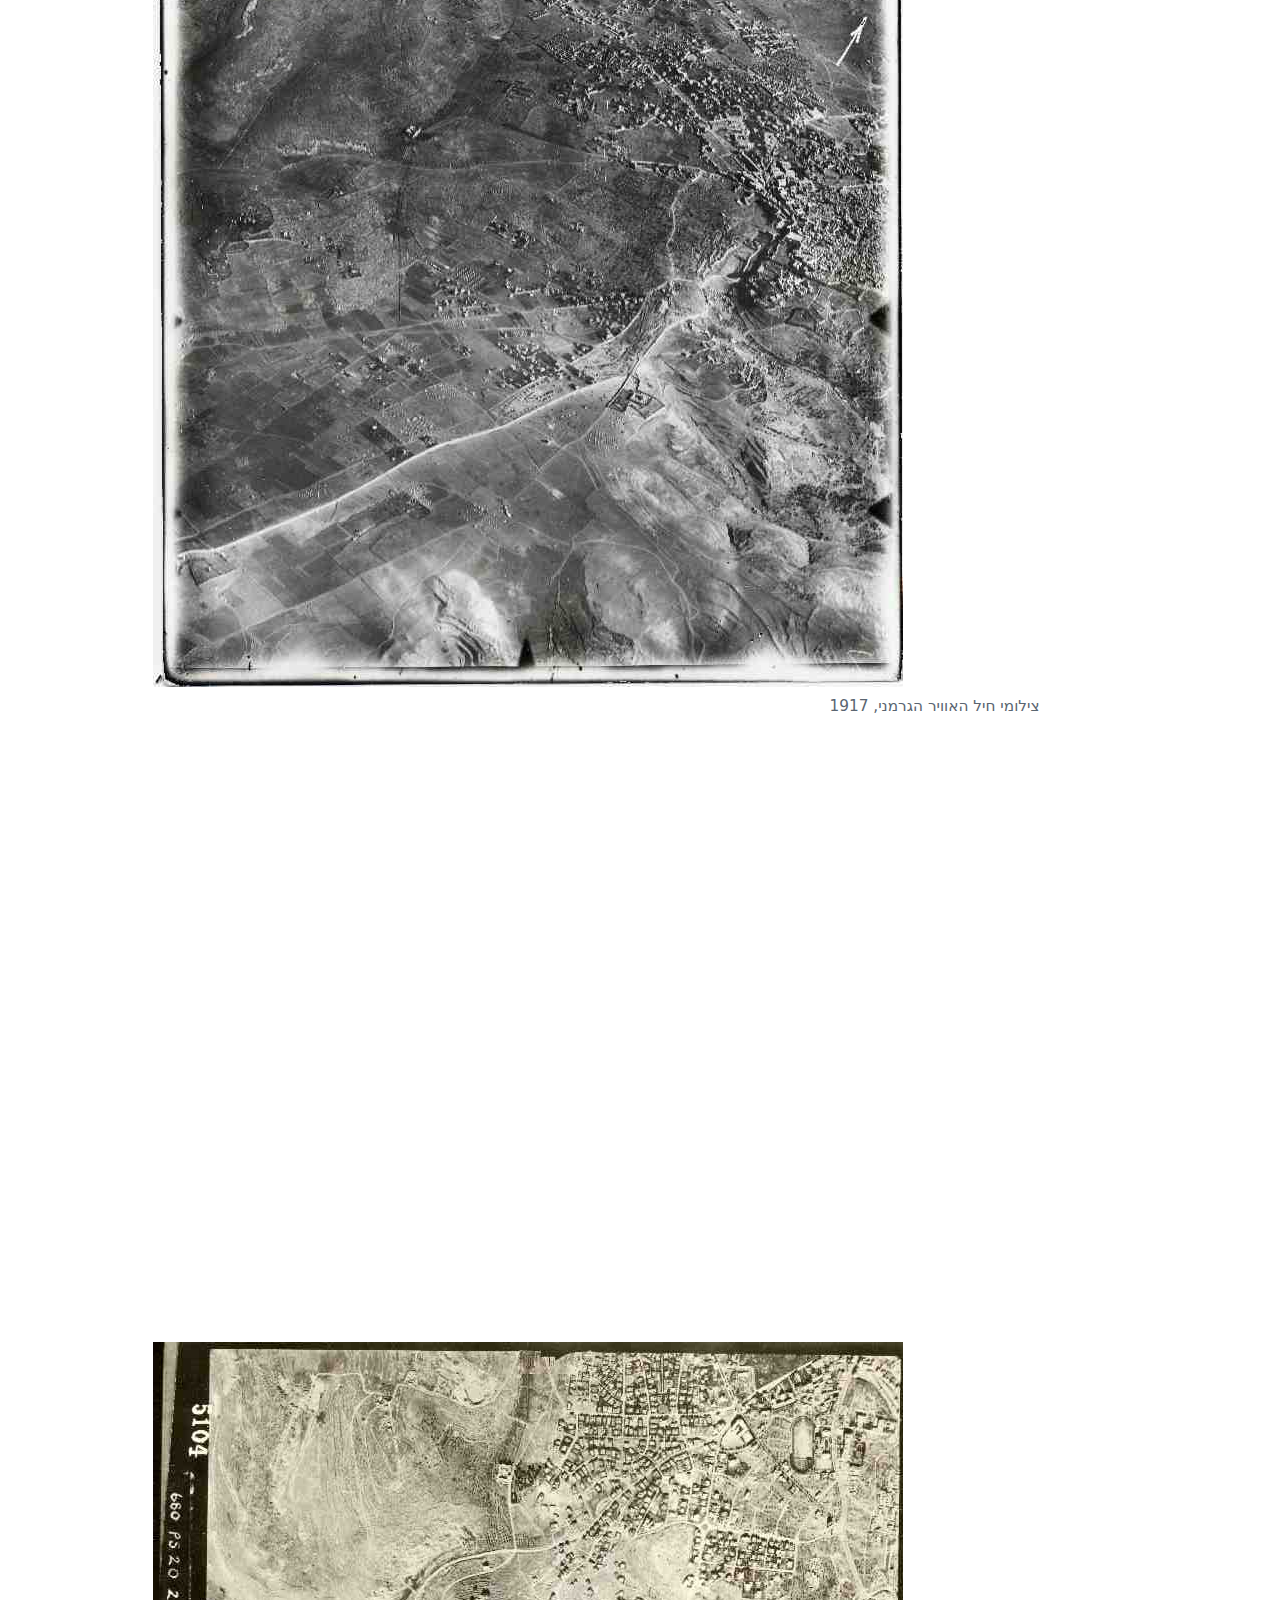
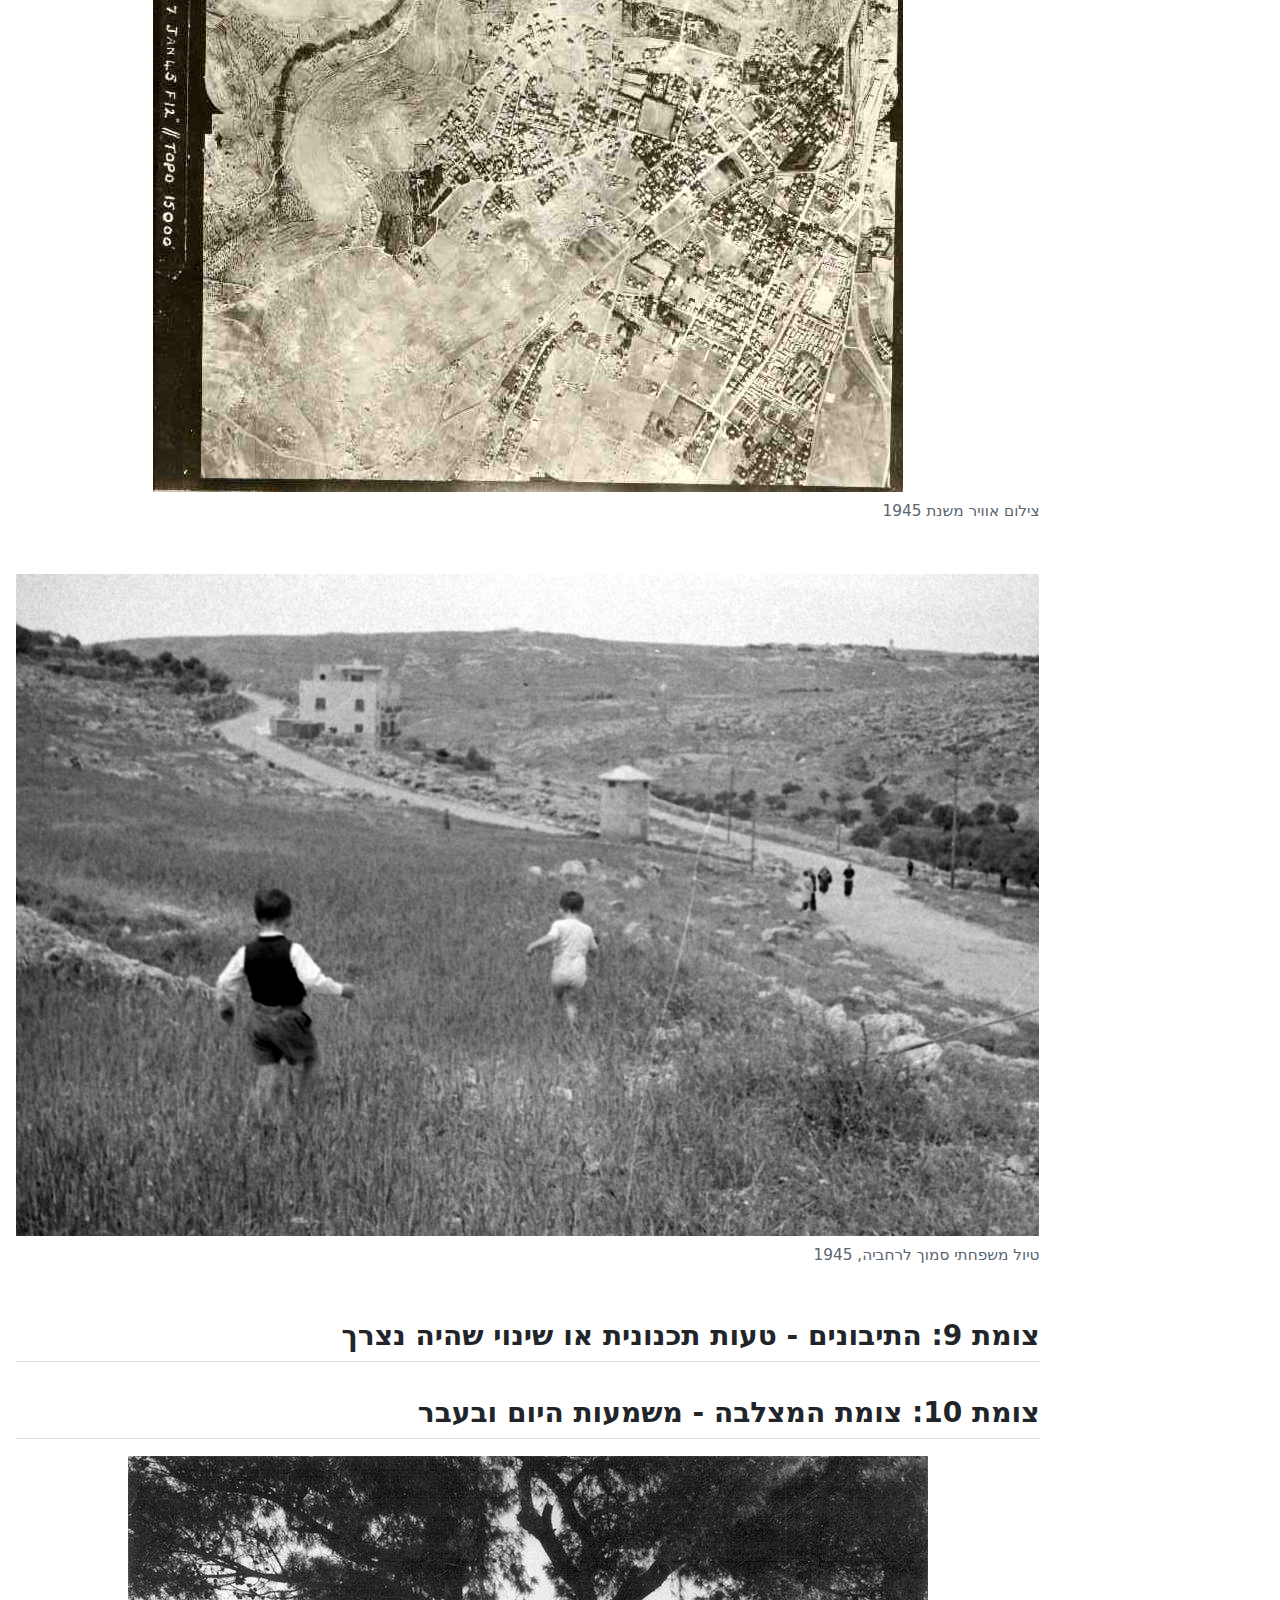
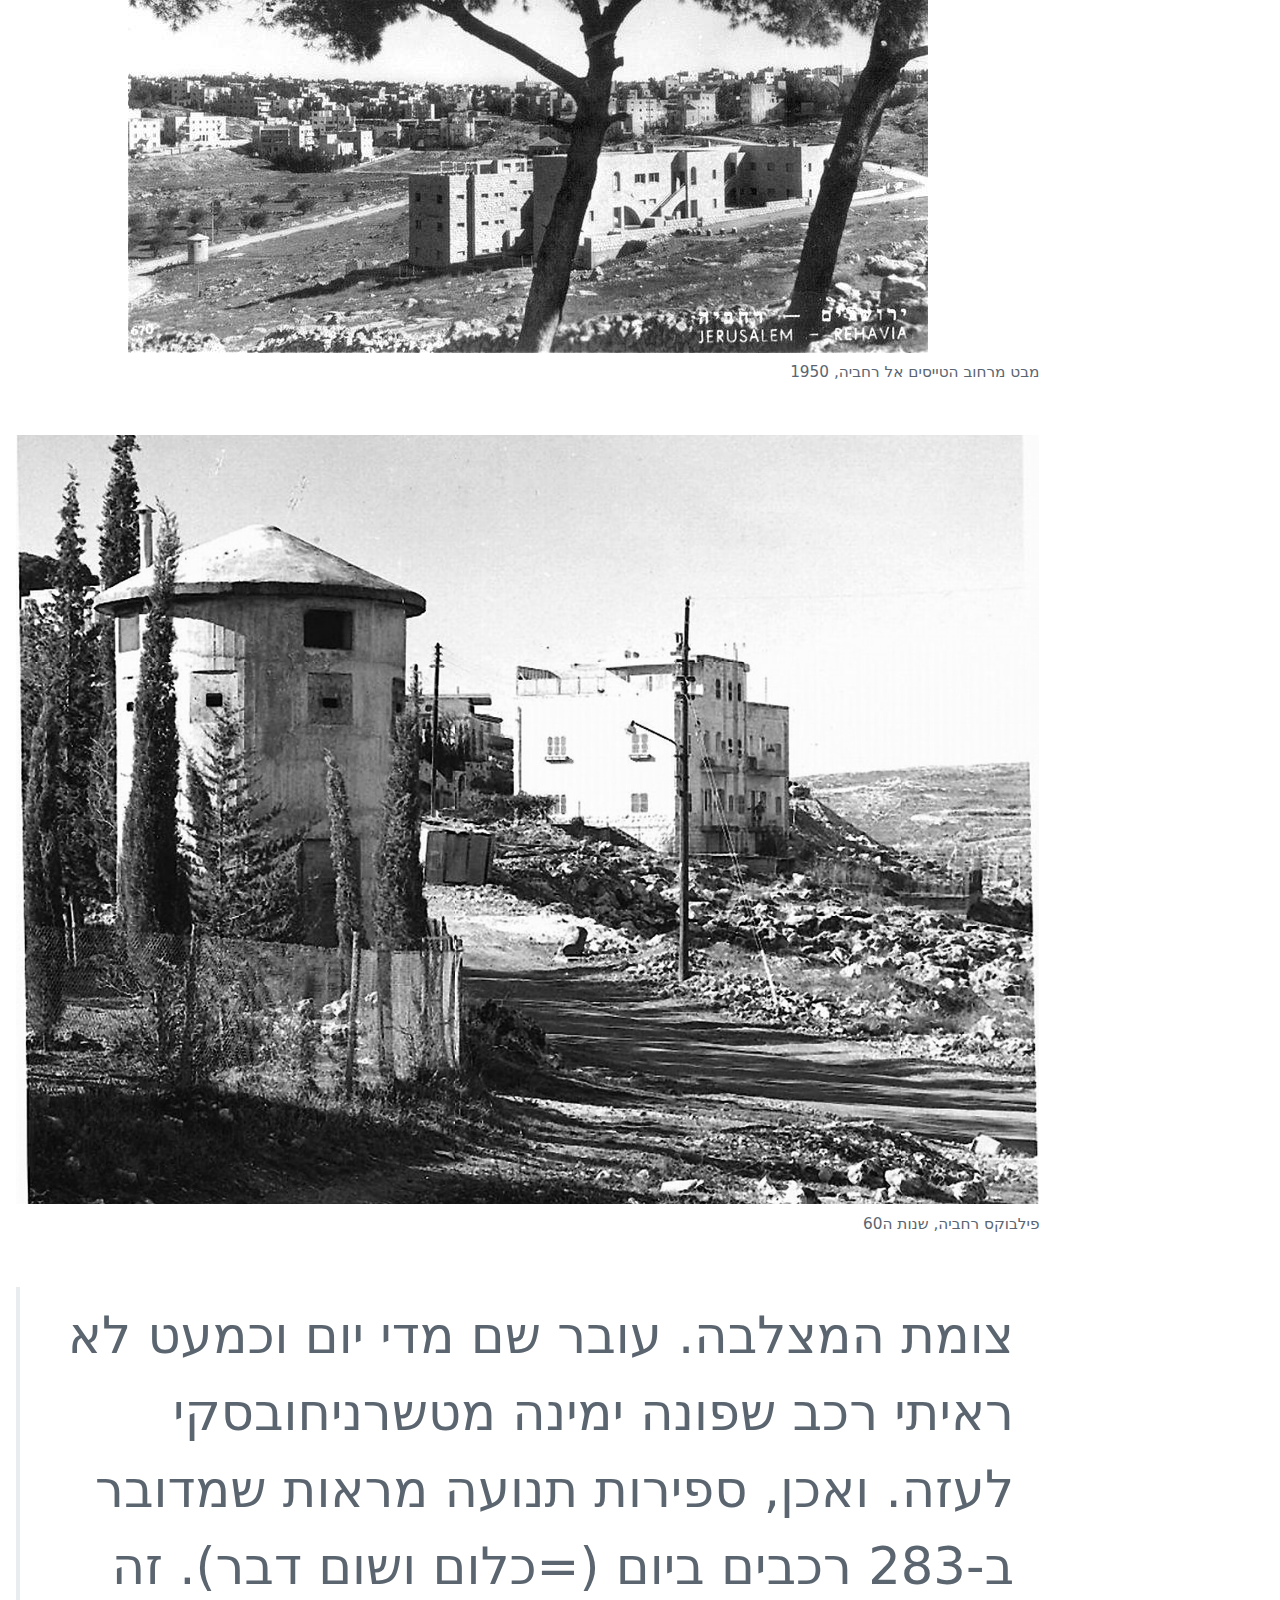
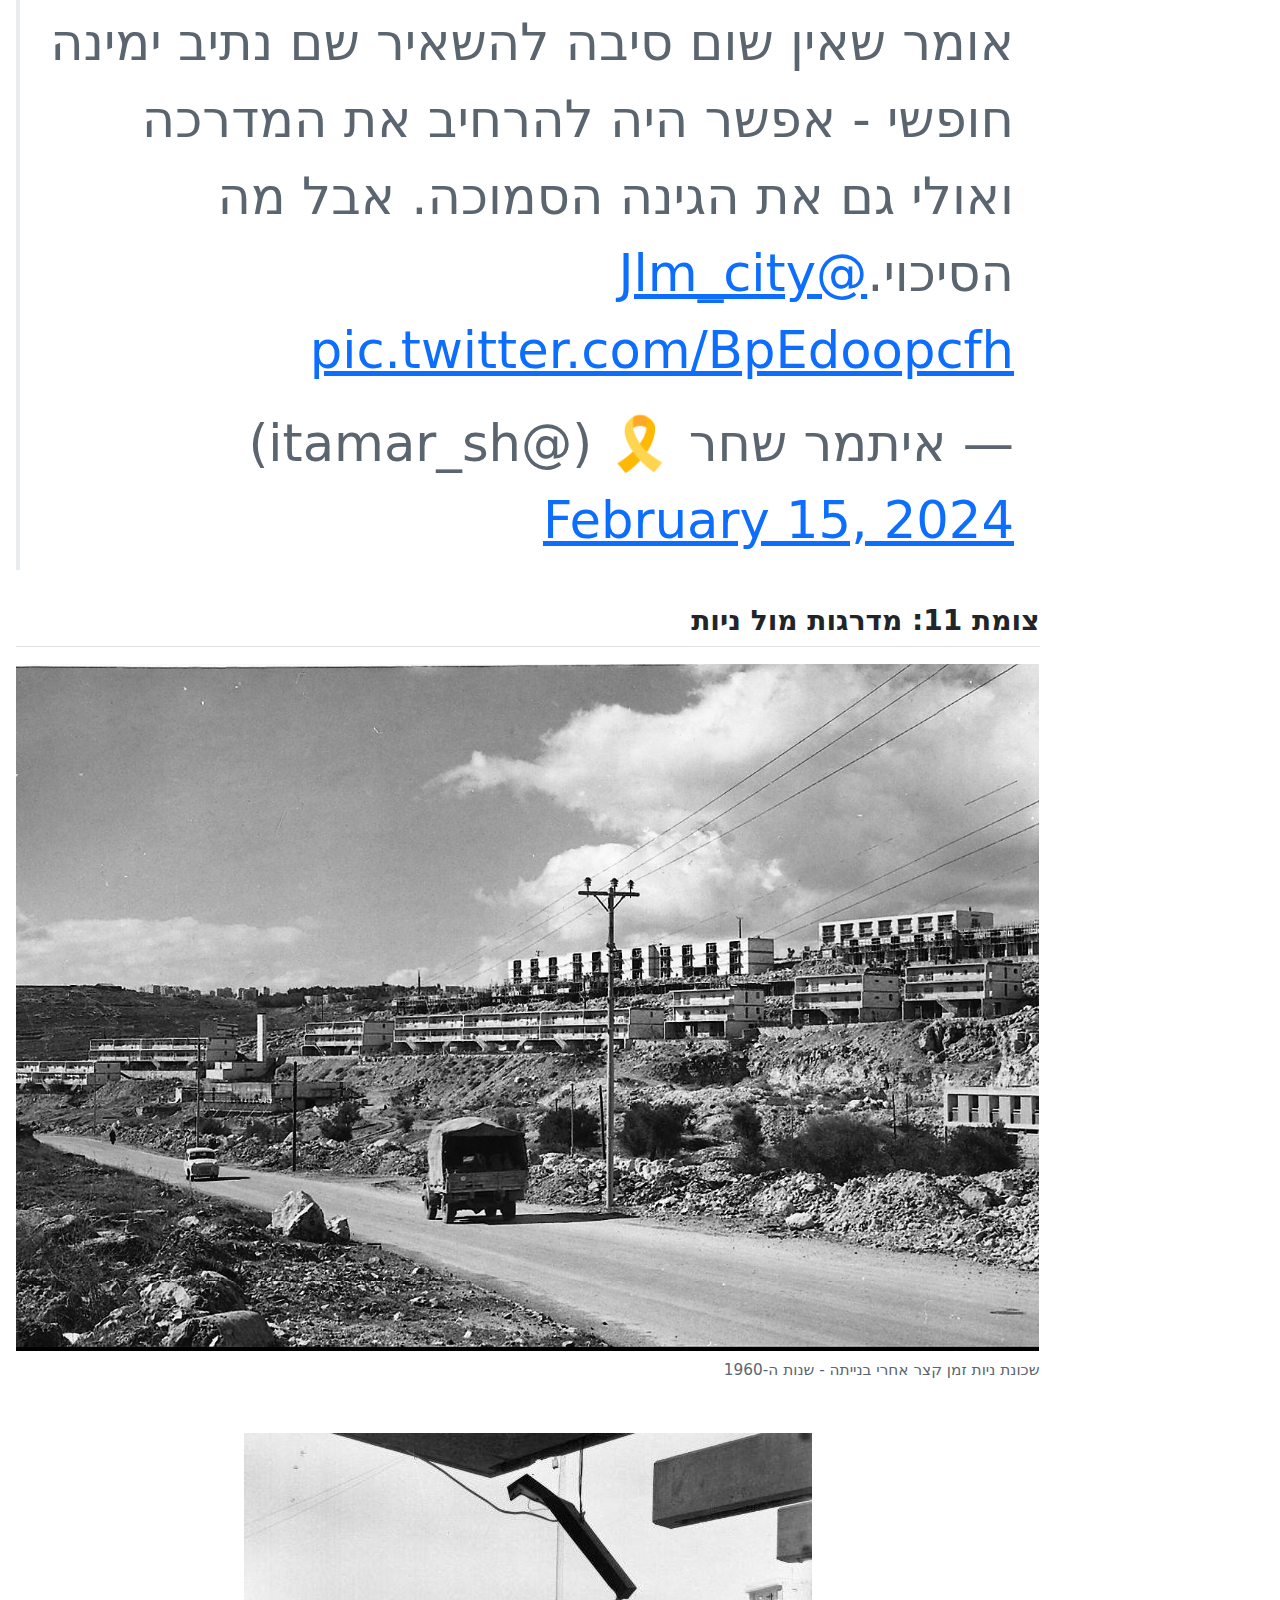
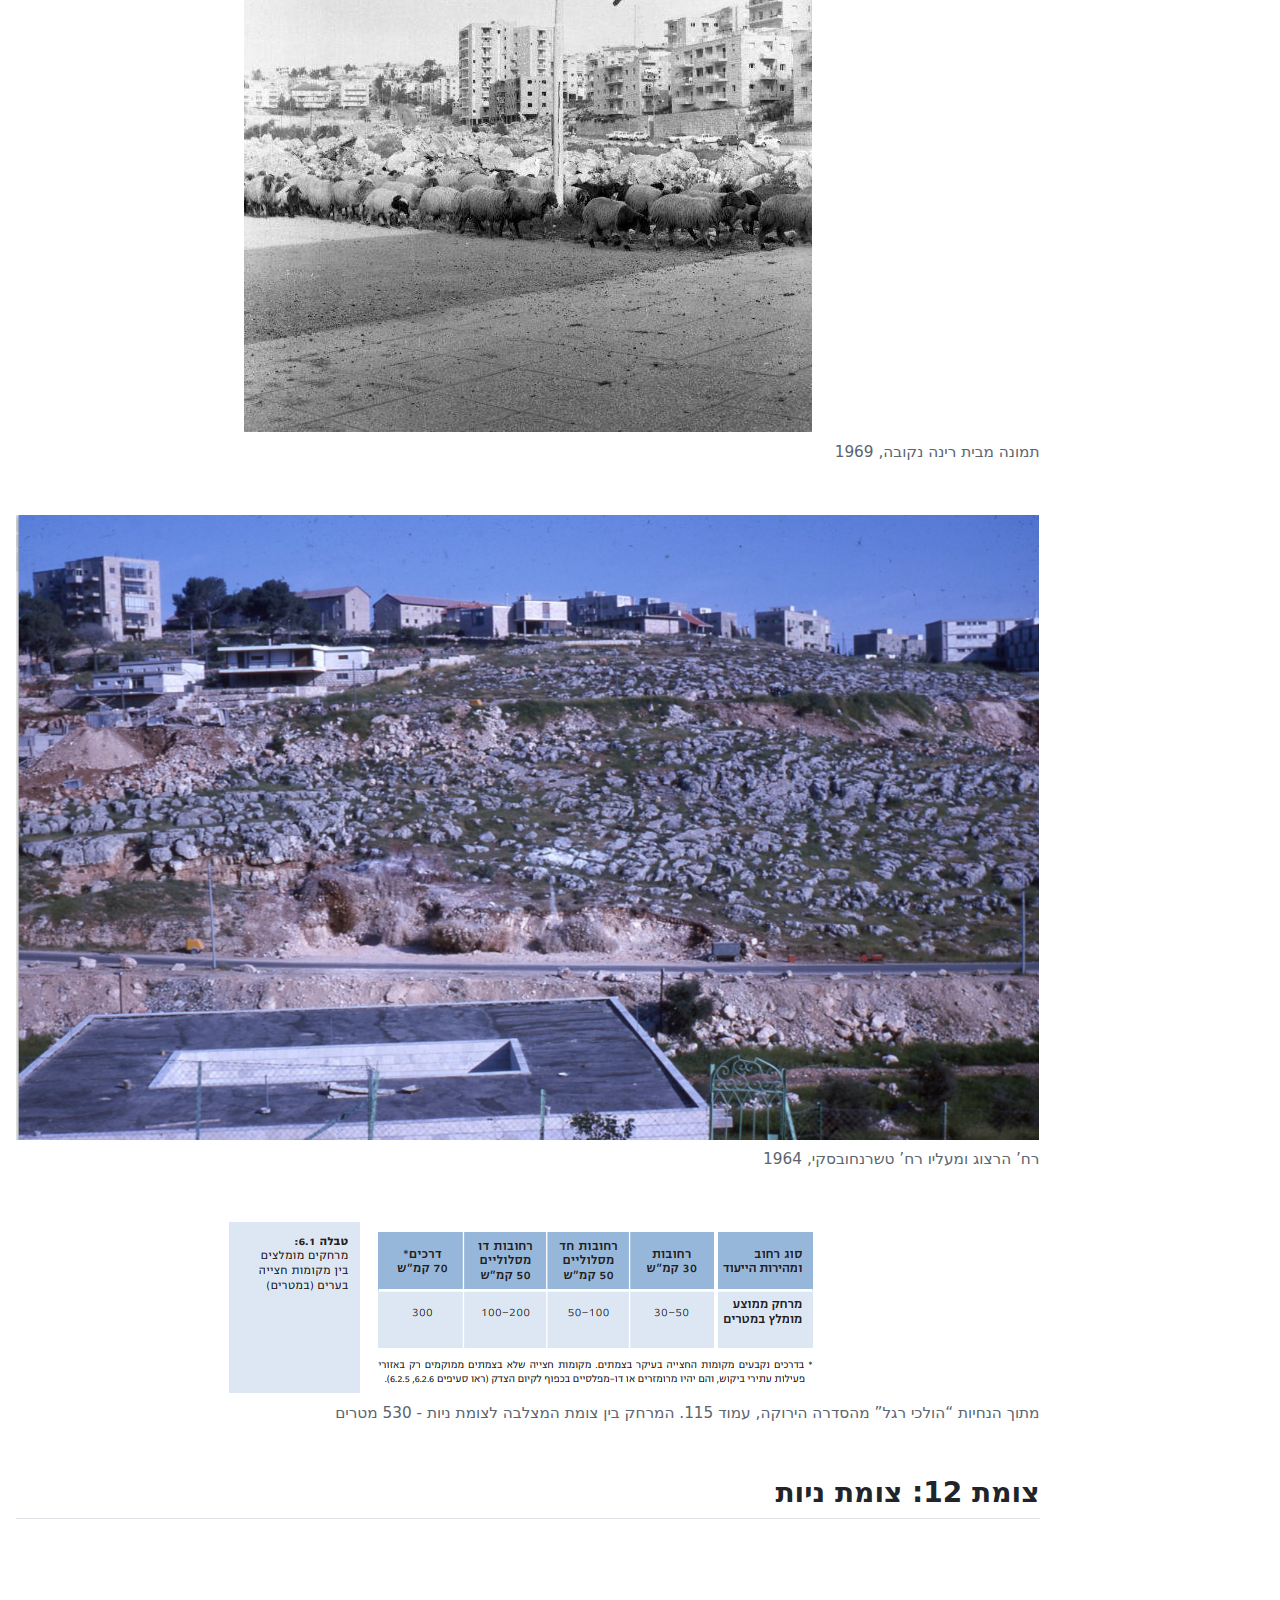
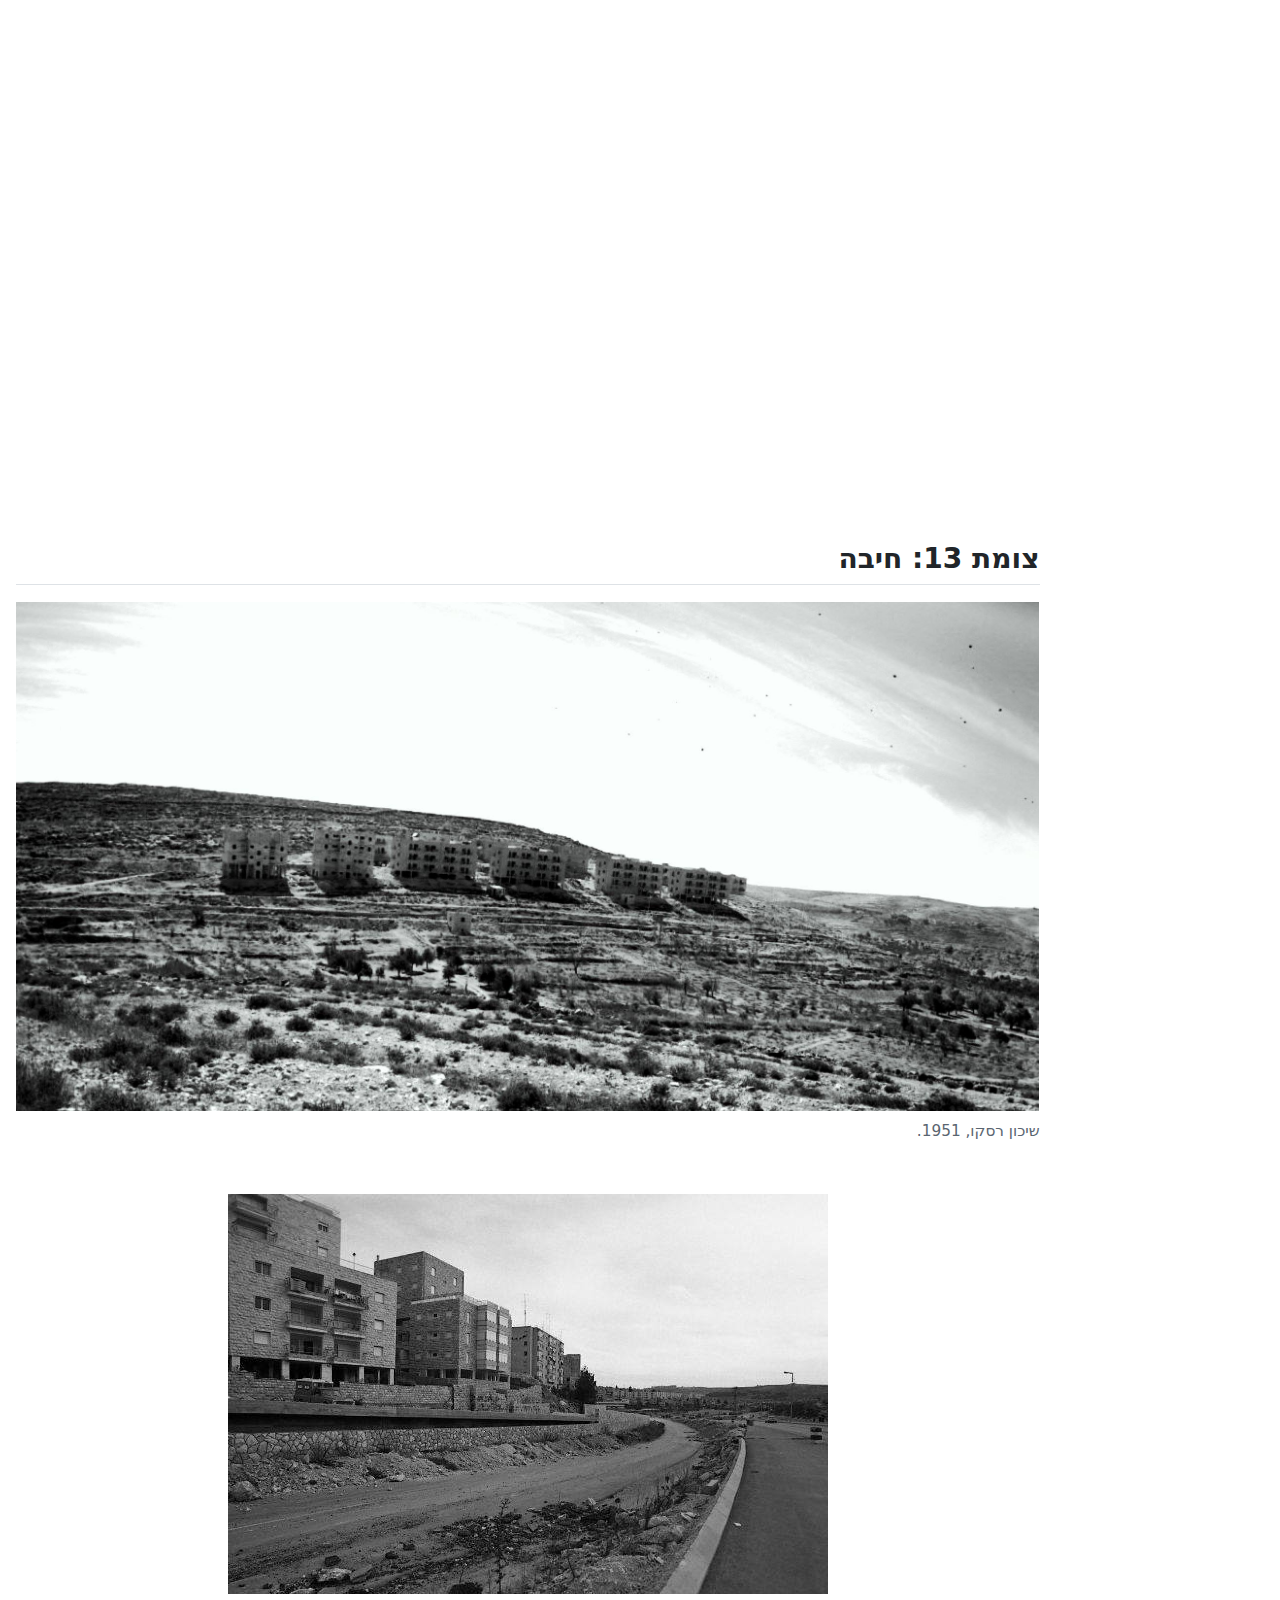
==== commit 2c5d884b: "all stops ready for tour" ====
--- a/gaza_herzog.html
+++ b/gaza_herzog.html
@@ -78,34 +78,76 @@
 
 <section id="צומת-1-כיכר-צרפת---משמעות-רחוב-עזה-לעיר-כיום.-מהי-כיכר" class="level2">
 <h2 class="anchored" data-anchor-id="צומת-1-כיכר-צרפת---משמעות-רחוב-עזה-לעיר-כיום.-מהי-כיכר">צומת 1: כיכר צרפת - משמעות רחוב עזה לעיר כיום. מהי כיכר?</h2>
+<section id="מפה-מ1926" class="level3">
+<h3 class="anchored" data-anchor-id="מפה-מ1926">מפה מ1926</h3>
+  <iframe id="ifrMap" frameborder="0" scrolling="no" marginheight="0" marginwidth="0" width="200vw" src="https://www.govmap.gov.il/map.html?bb=1&amp;zb=1&amp;in=1&amp;c=220685.26,631399.66&amp;z=4&amp;b=7"> </iframe>
+<blockquote class="twitter-tweet blockquote"><p lang="iw" dir="rtl">לא הייתי מודע להיסטוריה התחבורתית של כיכר צרפת. מעניין מאוד, ומה שיותר מעניין זה מי תיעד ברמה כזאת והאם הוא עשה את זה לסמינר <a href="https://t.co/TgdvSUQ8Rf">https://t.co/TgdvSUQ8Rf</a> <a href="https://t.co/tjKLr7LqUX">pic.twitter.com/tjKLr7LqUX</a></p>— Ido Klein עדו קליין (@idoklein1) <a href="https://twitter.com/idoklein1/status/1752748985431789704?ref_src=twsrc%5Etfw">January 31, 2024</a></blockquote> <script async="" src="https://platform.twitter.com/widgets.js" charset="utf-8"></script>
+</section>
 </section>
 <section id="צומת-2-בלפור-בן-מימון---הפספוס-של-בלפור" class="level2">
 <h2 class="anchored" data-anchor-id="צומת-2-בלפור-בן-מימון---הפספוס-של-בלפור">צומת 2: בלפור בן מימון - הפספוס של בלפור</h2>
+<iframe width="425" height="350" src="https://www.openstreetmap.org/export/embed.html?bbox=35.21496087312699%2C31.772624744228477%2C35.21850138902665%2C31.774576630382565&amp;layer=mapnik" style="border: 1px solid black"></iframe>
+<div class="quarto-figure quarto-figure-center">
+<figure class="figure">
+<p><a href="https://www.nli.org.il/he/maps/NNL_MAPS_JER997011935876305171/NLI#$FL201234811"><img src="images/paste-3.png" class="img-fluid figure-img" alt="אוסף המפות ע&quot;ש ערן לאור"></a></p>
+<figcaption>מפה תיירותית של ירושלים, 1949</figcaption>
+</figure>
+</div>
 </section>
 <section id="צומת-3-ארלוזורוב---נתצ-בעזה" class="level2">
-<h2 class="anchored" data-anchor-id="צומת-3-ארלוזורוב---נתצ-בעזה">צומת 3: ארלוזורוב - נתצ בעזה</h2>
-</section>
-<section id="צומת-4-ראבד---האם-מעבר-הולכי-רגל-נחשב" class="level2">
-<h2 class="anchored" data-anchor-id="צומת-4-ראבד---האם-מעבר-הולכי-רגל-נחשב">צומת 4: ראבד - האם מעבר הולכי רגל נחשב</h2>
+<h2 class="anchored" data-anchor-id="צומת-3-ארלוזורוב---נתצ-בעזה">צומת 3: ארלוזורוב - נתצ בעזה?</h2>
+<div class="quarto-figure quarto-figure-center">
+<figure class="figure">
+<p><img src="images/paste-1.png" class="img-fluid figure-img"></p>
+<figcaption>מפת תחבורה 1961, התקבלה אצלי על ידי אליעד באבד</figcaption>
+</figure>
+</div>
+<div class="quarto-figure quarto-figure-center">
+<figure class="figure">
+<p><img src="images/paste-2.png" class="img-fluid figure-img"></p>
+<figcaption>תקריב לאיזור שלנו</figcaption>
+</figure>
+</div>
+<p><a href="תרשים%20לדוגמא"><img src="images/paste-7.png" class="img-fluid"></a></p>
+</section>
+<section id="צומת-4-ראבד---האם-מעבר-הולכי-רגל-נחשב-כצומת" class="level2">
+<h2 class="anchored" data-anchor-id="צומת-4-ראבד---האם-מעבר-הולכי-רגל-נחשב-כצומת">צומת 4: ראבד - האם מעבר הולכי רגל נחשב כצומת?</h2>
+<p><a href="https://www.gov.il/BlobFolder/reports/urban_space_national_strategic_plan_sustainable_movement/he/documents_tichnun_ironi_urban_space_national_strategic_plan_sustainable_movement.pdf#page=110"><img src="images/paste-5.png" class="img-fluid"></a></p>
+<div class="quarto-figure quarto-figure-center">
+<figure class="figure">
+<p><img src="images/paste-6.png" class="img-fluid figure-img"></p>
+<figcaption>צמתים נמדדים, מתוך תוכנית אסטרטגית לאומית לתנועה מקיימת במרחב העירוני, משרד השיכון, 2019</figcaption>
+</figure>
+</div>
 </section>
 <section id="צומת-5-רדק---תשתיות-אופניים-טקטיות" class="level2">
 <h2 class="anchored" data-anchor-id="צומת-5-רדק---תשתיות-אופניים-טקטיות">צומת 5: רדק - תשתיות אופניים טקטיות</h2>
-</section>
-<section id="צומת-6-הארי-מטודלה---איסורי-פנייה-ככלי-עירוני" class="level2">
-<h2 class="anchored" data-anchor-id="צומת-6-הארי-מטודלה---איסורי-פנייה-ככלי-עירוני">צומת 6: הארי מטודלה - איסורי פנייה ככלי עירוני</h2>
-</section>
-<section id="צומת-7-גינת-ביבי--" class="level2">
-<h2 class="anchored" data-anchor-id="צומת-7-גינת-ביבי--">צומת 7: גינת ביבי - ?</h2>
-</section>
-<section id="צומת-8-ברלין---רכבת-שינוי-מדרג-הרחוב.-משמעות-בעבר" class="level2">
-<h2 class="anchored" data-anchor-id="צומת-8-ברלין---רכבת-שינוי-מדרג-הרחוב.-משמעות-בעבר">צומת 8: ברלין - רכבת + שינוי מדרג הרחוב. משמעות בעבר</h2>
+<div class="quarto-figure quarto-figure-center">
+<figure class="figure">
+<p><a href="https://www.gov.il/BlobFolder/policy/guidelines_street_planning_cities/he/tnuat_ofnaim.pdf#page=140"><img src="images/paste-4.png" class="img-fluid figure-img" alt="מתוך הנחיות “תנועת אופניים” בסדרה הירוקה, עמוד 140"></a></p>
+<figcaption>מתוך הנחיות “תנועת אופניים” בסדרה הירוקה, עמוד 140</figcaption>
+</figure>
+</div>
+</section>
+<section id="צומת-6-הארי-מטודלה---איסורי-פניות-ותחביר-המרחב" class="level2">
+<h2 class="anchored" data-anchor-id="צומת-6-הארי-מטודלה---איסורי-פניות-ותחביר-המרחב">צומת 6: האר”י מטודלה - איסורי פניות ותחביר המרחב</h2>
+<iframe width="425" height="350" src="https://overpass-turbo.eu/map.html?Q=%0Arelation%282880719%29%3B%0A%0Aout+geom+meta%3B%0A%7B%7Bdata%3Aoverpass%2Cserver%3D%2F%2Foverpass-api.de%2Fapi%2F%7D%7D" style="border: 1px solid black">
+
+</iframe>
+<blockquote class="twitter-tweet blockquote"><p lang="iw" dir="rtl">בעזה, הפנייה שמאלה מהזז אל עזה + איסור הפניות שמאלה במטודלה מגלמים בתוכם את הרמיסה של התנועות המקומיות + הגישה לשכונה ברכב פרטי של תושבי רחביה. <a href="https://t.co/BYJIdpspER">pic.twitter.com/BYJIdpspER</a></p>— Ido Klein עדו קליין (@idoklein1) <a href="https://twitter.com/idoklein1/status/1758111592758038575?ref_src=twsrc%5Etfw">February 15, 2024</a></blockquote> <script async="" src="https://platform.twitter.com/widgets.js" charset="utf-8"></script>
+</section>
+<section id="צומת-7-גינת-ביבי---האם-רחוב-נפרד" class="level2">
+<h2 class="anchored" data-anchor-id="צומת-7-גינת-ביבי---האם-רחוב-נפרד">צומת 7: גינת ביבי - האם רחוב נפרד?</h2>
+</section>
+<section id="צומת-8-שינוי-שם-הרחוב-רכבת-שינוי-מדרג-הרחוב.-משמעות-בעבר" class="level2">
+<h2 class="anchored" data-anchor-id="צומת-8-שינוי-שם-הרחוב-רכבת-שינוי-מדרג-הרחוב.-משמעות-בעבר">צומת 8: שינוי שם הרחוב + רכבת + שינוי מדרג הרחוב. משמעות בעבר</h2>
 <div class="quarto-figure quarto-figure-center">
 <figure class="figure">
 <p><a href="https://ccg.huji.ac.il/aerialphotos/photos/Aerial_2/German_Fl_304/1734.jpg"><img src="images/1734.jpg" class="img-fluid figure-img" alt="צילומי חיל האוויר הגרמני, 1917"></a></p>
 <figcaption>צילומי חיל האוויר הגרמני, 1917</figcaption>
 </figure>
 </div>
-  <iframe id="ifrMap" frameborder="0" scrolling="no" marginheight="0" marginwidth="0" width="450px" height="350px" src="https://www.govmap.gov.il/map.html?bb=1&amp;zb=1&amp;in=1&amp;c=219972.15,630896.33&amp;z=2&amp;b=7"> </iframe>
+  <iframe id="ifrMap" frameborder="0" scrolling="no" marginheight="0" marginwidth="0" width="200vw" src="https://www.govmap.gov.il/map.html?bb=1&amp;zb=1&amp;in=1&amp;c=219972.15,630896.33&amp;z=4&amp;b=7"> </iframe>
 <div class="rotate-img">
 <div class="quarto-figure quarto-figure-center">
 <figure class="figure">
@@ -124,8 +166,8 @@
 <section id="צומת-9-התיבונים---טעות-תכנונית-או-שינוי-שהיה-נצרך" class="level2">
 <h2 class="anchored" data-anchor-id="צומת-9-התיבונים---טעות-תכנונית-או-שינוי-שהיה-נצרך">צומת 9: התיבונים - טעות תכנונית או שינוי שהיה נצרך</h2>
 </section>
-<section id="צומת-10-מצלבה---מהסיור-הקודם-וכן-הלאה.-משמעות-היום-ובעבר" class="level2">
-<h2 class="anchored" data-anchor-id="צומת-10-מצלבה---מהסיור-הקודם-וכן-הלאה.-משמעות-היום-ובעבר">צומת 10: מצלבה - מהסיור הקודם וכן הלאה. משמעות היום ובעבר</h2>
+<section id="צומת-10-צומת-המצלבה---משמעות-היום-ובעבר" class="level2">
+<h2 class="anchored" data-anchor-id="צומת-10-צומת-המצלבה---משמעות-היום-ובעבר">צומת 10: צומת המצלבה - משמעות היום ובעבר</h2>
 <div class="quarto-figure quarto-figure-center">
 <figure class="figure">
 <p><a href="https://www.facebook.com/photo/?fbid=1516320528686155&amp;set=a.1490591467925728"><img src="images/12193661_1516320528686155_5575245830323821643_n.jpg" class="img-fluid figure-img" alt="מבט מרחוב הטייסים אל רחביה, 1950"></a></p>
@@ -138,6 +180,7 @@
 <figcaption>פילבוקס רחביה, שנות ה60</figcaption>
 </figure>
 </div>
+<blockquote class="twitter-tweet blockquote"><p lang="iw" dir="rtl">צומת המצלבה. עובר שם מדי יום וכמעט לא ראיתי רכב שפונה ימינה מטשרניחובסקי לעזה. ואכן, ספירות תנועה מראות שמדובר ב-283 רכבים ביום (=כלום ושום דבר). זה אומר שאין שום סיבה להשאיר שם נתיב ימינה חופשי - אפשר היה להרחיב את המדרכה ואולי גם את הגינה הסמוכה. אבל מה הסיכוי.<a href="https://twitter.com/Jlm_city?ref_src=twsrc%5Etfw">@Jlm_city</a> <a href="https://t.co/BpEdoopcfh">pic.twitter.com/BpEdoopcfh</a></p>— איתמר שחר 🎗️ (@itamar_sh) <a href="https://twitter.com/itamar_sh/status/1758048392200999061?ref_src=twsrc%5Etfw">February 15, 2024</a></blockquote> <script async="" src="https://platform.twitter.com/widgets.js" charset="utf-8"></script>
 </section>
 <section id="צומת-11-מדרגות-מול-ניות" class="level2">
 <h2 class="anchored" data-anchor-id="צומת-11-מדרגות-מול-ניות">צומת 11: מדרגות מול ניות</h2>
@@ -159,10 +202,16 @@
 <figcaption>רח’ הרצוג ומעליו רח’ טשרנחובסקי, 1964</figcaption>
 </figure>
 </div>
+<div class="quarto-figure quarto-figure-center">
+<figure class="figure">
+<p><a href="https://www.gov.il/BlobFolder/policy/guidelines_street_planning_cities/he/holchey_regel_2020.pdf#page=116"><img src="images/paste-10.png" class="img-fluid figure-img" alt="מתוך הנחיות “הולכי רגל” מהסדרה הירוקה, עמוד 115. המרחק בין צומת המצלבה לצומת ניות - 530 מטרים"></a></p>
+<figcaption>מתוך הנחיות “הולכי רגל” מהסדרה הירוקה, עמוד 115. המרחק בין צומת המצלבה לצומת ניות - 530 מטרים</figcaption>
+</figure>
+</div>
 </section>
 <section id="צומת-12-צומת-ניות" class="level2">
 <h2 class="anchored" data-anchor-id="צומת-12-צומת-ניות">צומת 12: צומת ניות</h2>
-  <iframe id="ifrMap" frameborder="0" scrolling="no" marginheight="0" marginwidth="0" width="450px" height="350px" src="https://www.govmap.gov.il/map.html?bb=1&amp;zb=1&amp;in=1&amp;c=219448.85,630491.38&amp;z=3&amp;b=7"> </iframe>
+  <iframe id="ifrMap" frameborder="0" scrolling="no" marginheight="0" marginwidth="0" width="200vw" src="https://www.govmap.gov.il/map.html?bb=1&amp;zb=1&amp;in=1&amp;c=219448.85,630491.38&amp;z=3&amp;b=7"> </iframe>
 </section>
 <section id="צומת-13-חיבה" class="level2">
 <h2 class="anchored" data-anchor-id="צומת-13-חיבה">צומת 13: חיבה</h2>
@@ -178,10 +227,18 @@
 <figcaption>בניית כביש הרצוג, שנות ה70</figcaption>
 </figure>
 </div>
+<blockquote class="twitter-tweet blockquote"><p lang="iw" dir="rtl">למשל הפנינה המדהימה הזאת - פעם שמעוני לא היה מחובר בכלל להרצוג. שמעוני היה מחובר דרך "מעבר ולירו", כפי שזקני השכונה מכירים אותו כ"כביש הסגור" בגלל בעלות פרטית. הגישה אל ולירו הייתה באמצעות רחוב שלא קיים היום. הצהוב אינו נתיב זהרה. <a href="https://t.co/y7zypgfPBj">pic.twitter.com/y7zypgfPBj</a></p>— Ido Klein עדו קליין (@idoklein1) <a href="https://twitter.com/idoklein1/status/1686463736377180162?ref_src=twsrc%5Etfw">August 1, 2023</a></blockquote> <script async="" src="https://platform.twitter.com/widgets.js" charset="utf-8"></script>
 </section>
 <section id="צומת-14-אל-מול-המשך-16---מאבק-איתמר" class="level2">
 <h2 class="anchored" data-anchor-id="צומת-14-אל-מול-המשך-16---מאבק-איתמר">צומת 14: אל מול המשך 16 - מאבק איתמר</h2>
-<p>להוסיף תמונה של המשך 16</p>
+<p><a href="https://www.facebook.com/groups/112814595424699?multi_permalinks=2834792476560217"><img src="images/paste-8.png" class="img-fluid"></a></p>
+<div class="quarto-figure quarto-figure-center">
+<figure class="figure">
+<p><img src="images/paste-9.png" class="img-fluid figure-img"></p>
+<figcaption>תכנית במצב מוצע (למעלה) וקיים (למטה)</figcaption>
+</figure>
+</div>
+<blockquote class="twitter-tweet blockquote"><p lang="iw" dir="rtl">למה? יש שיגידו בגלל הכביש שירות, אבל הסיבה היא ככל הנראה כי אין אפשרות לייצר תחנה מקבילה - אי אפשר לעשות גשר מעבר לכביש (כאילו אפשר אבל זה יקר). <a href="https://t.co/g5fYabKCvM">pic.twitter.com/g5fYabKCvM</a></p>— Ido Klein עדו קליין (@idoklein1) <a href="https://twitter.com/idoklein1/status/1362506891017007106?ref_src=twsrc%5Etfw">February 18, 2021</a></blockquote> <script async="" src="https://platform.twitter.com/widgets.js" charset="utf-8"></script>
 </section>
 <section id="צומת-15-סולם-יעקב" class="level2">
 <h2 class="anchored" data-anchor-id="צומת-15-סולם-יעקב">צומת 15: סולם יעקב</h2>
@@ -222,6 +279,34 @@
 <figcaption>צומת פת, שנות ה-80</figcaption>
 </figure>
 </div>
+
+
+
+<meta charset="UTF-8">
+<meta name="viewport" content="width=device-width, initial-scale=1.0">
+<title>Embedded Content with VW Units</title>
+<style>
+  /* Style the iframe with fixed width and height */
+  iframe {
+    width: 100%; /* Adjust as needed */
+    height: 500px; /* Adjust as needed */
+    border: none;
+  }
+
+  /* Style the content inside the iframe with VW units */
+  .content {
+    width: 80vw; /* 90% of the viewport width */
+    padding: 0vw; /* 2% of the viewport width */
+    font-size: 4vw; /* 4% of the viewport width */
+  }
+</style>
+
+
+
+<iframe src="https://www.govmap.gov.il/map.html?bb=1&amp;zb=1&amp;in=1&amp;c=219448.85,630491.38&amp;z=3&amp;b=7'"></iframe>
+
+
+
 </section>
 
 </main>
